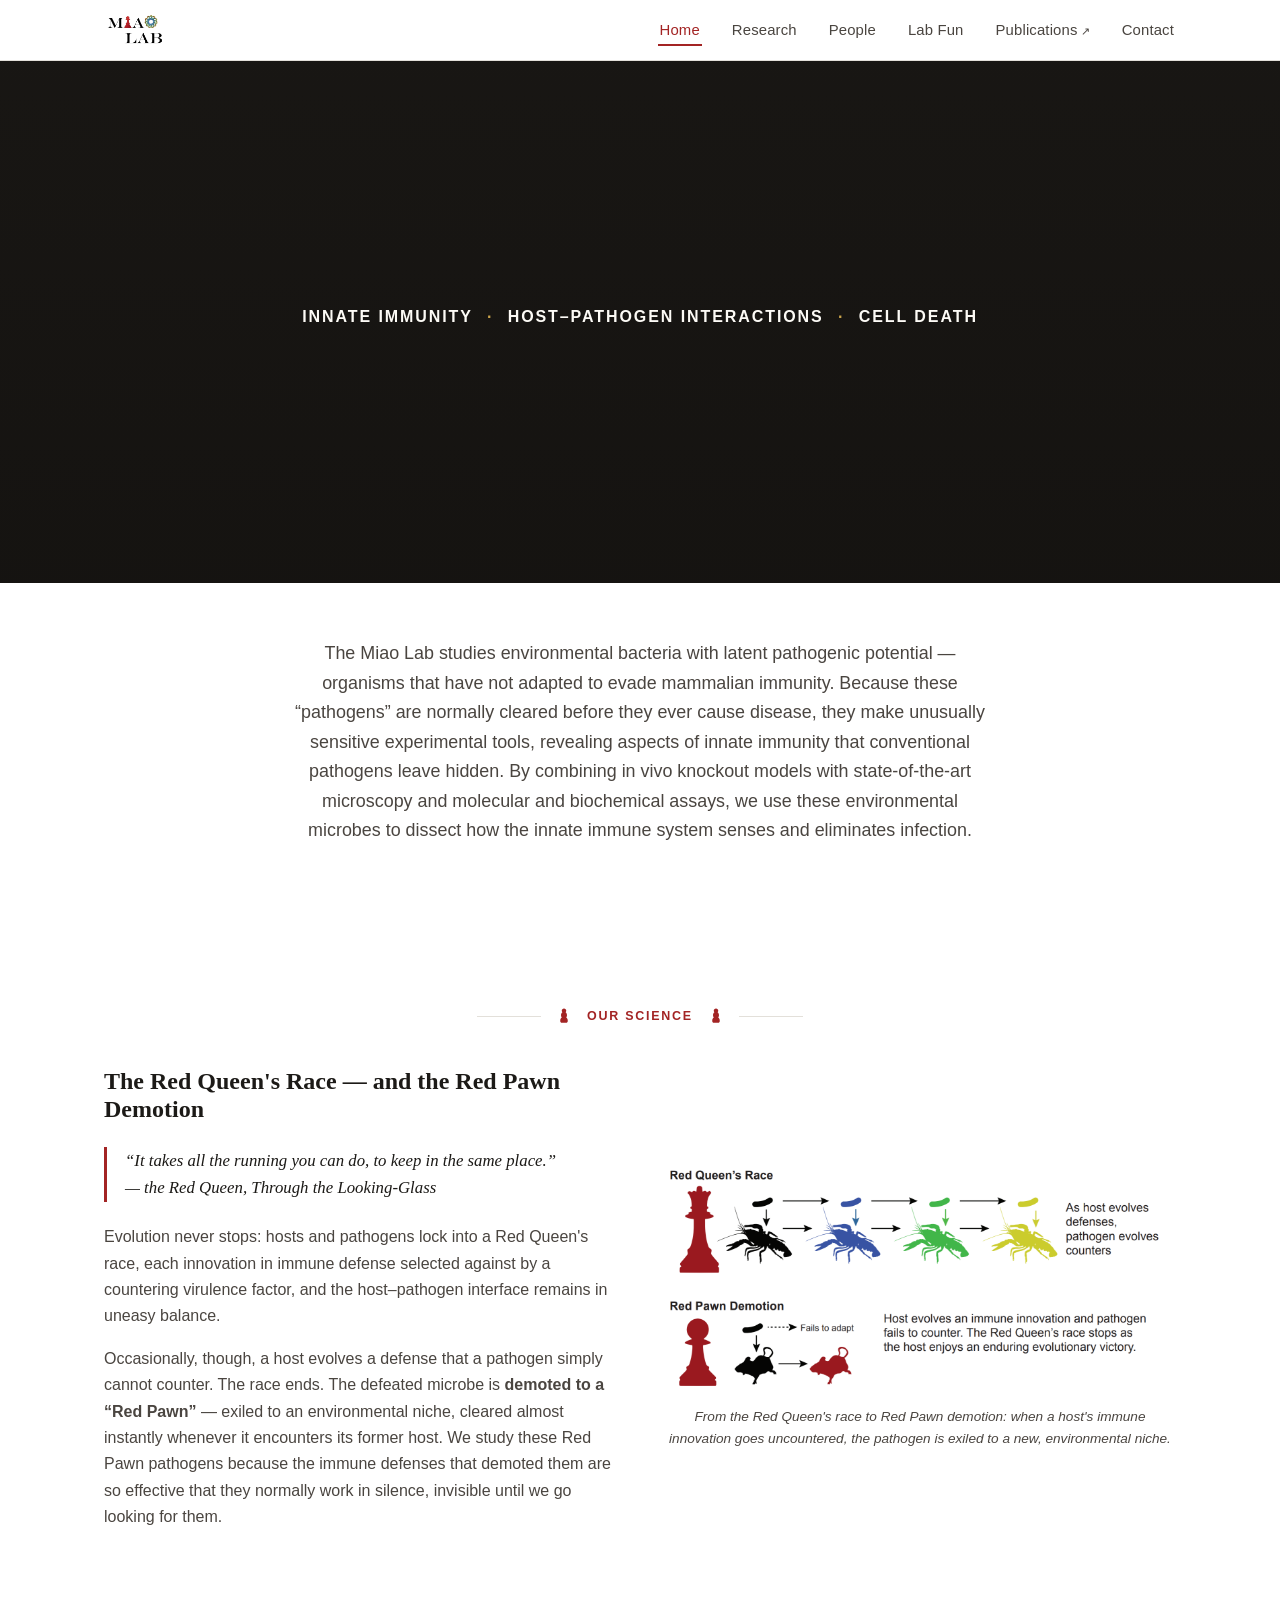
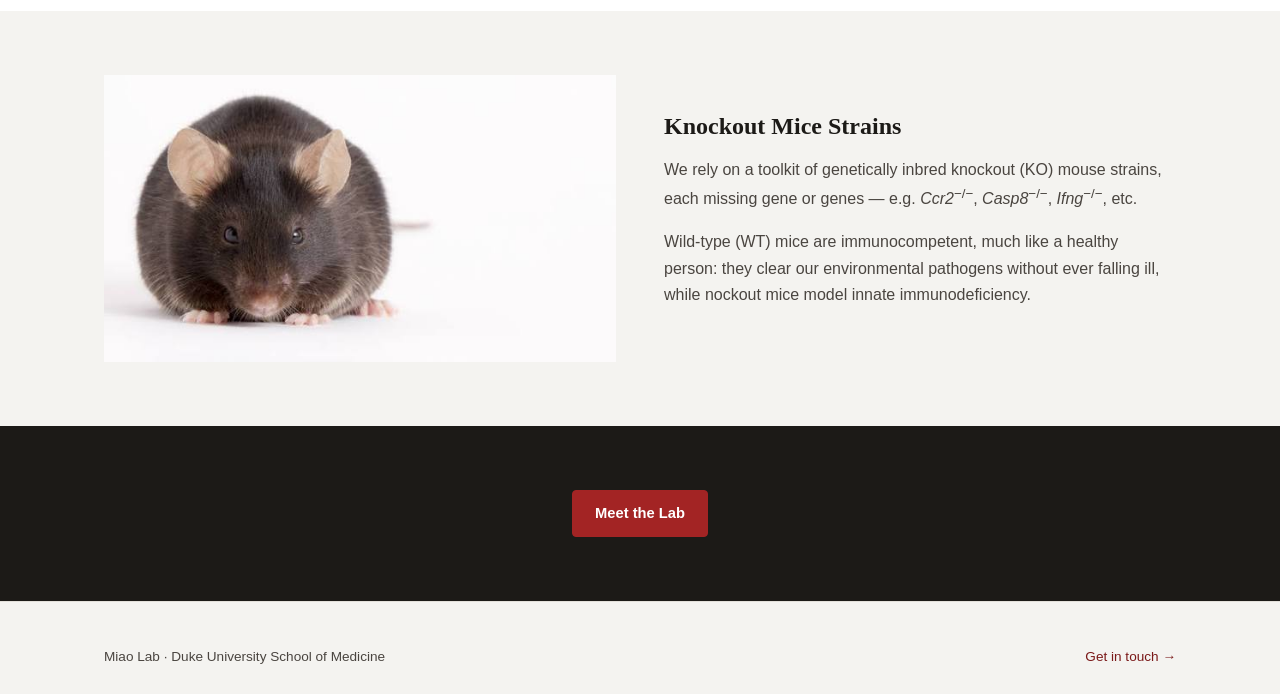
==== index.html @ c1106a78 "updated PI picture and minor changes on asethetics" ====
<!DOCTYPE html>
<html lang="en">
<head>
<meta charset="UTF-8">
<meta name="viewport" content="width=device-width, initial-scale=1.0">
<title>Miao Lab — Duke Integrative Immunobiology</title>
<meta name="description" content="The Miao Lab at Duke University School of Medicine studies innate immunity, host-pathogen interactions, and cell death using environmental bacterial pathogens.">
<link rel="icon" href="img/logos/miao-lab-logo.png">
<link rel="stylesheet" href="css/style.css">
</head>
<body>

<header class="site-header">
  <nav class="nav">
    <a href="index.html" class="nav-brand">
      <img src="img/logos/miao-lab-logo.png" alt="Miao Lab logo">
    </a>
    <button class="nav-toggle" aria-label="Toggle navigation">
      <span></span><span></span><span></span>
    </button>
    <ul class="nav-links">
      <li><a href="index.html" data-page="index.html">Home</a></li>
      <li><a href="research.html" data-page="research.html">Research</a></li>
      <li><a href="people.html" data-page="people.html">People</a></li>
      <li><a href="lab-fun.html" data-page="lab-fun.html">Lab Fun</a></li>
      <li><a href="https://scholar.google.com/citations?view_op=list_works&hl=en&hl=en&user=ZDf7Q2kAAAAJ" target="_blank" rel="noopener" class="external">Publications</a></li>
      <li><a href="contact.html" data-page="contact.html">Contact</a></li>
    </ul>
  </nav>
</header>

<main>

  <section class="video-hero">
    <video class="video-hero-bg" autoplay muted loop playsinline>
      <source src="img/science/41586_2022_4825_MOESM6_ESM.mp4" type="video/mp4">
    </video>
    <div class="video-hero-overlay"></div>
    <div class="video-hero-content container">
      <p class="hero-tagline on-dark">Innate Immunity <span class="sep">&middot;</span> Host&ndash;Pathogen Interactions <span class="sep">&middot;</span> Cell Death</p>
    </div>
  </section>

  <section class="hero">
    <div class="container">
      <p class="hero-lede">
        The Miao Lab studies environmental bacteria with latent pathogenic potential &mdash;
        organisms that have not adapted to evade mammalian immunity. Because these
        &ldquo;pathogens&rdquo; are normally cleared before they ever cause disease, they make
        unusually sensitive experimental tools, revealing aspects of innate immunity that
        conventional pathogens leave hidden. By combining in vivo knockout models with
        state-of-the-art microscopy and molecular and biochemical assays, we use these
        environmental microbes to dissect how the innate immune system senses and eliminates infection.
      </p>
    </div>
  </section>

  <section class="block">
    <div class="container">
      <div class="pawn-divider" aria-hidden="true">
        <svg viewBox="0 0 24 24"><path d="M12 2c-1.66 0-3 1.34-3 3 0 .82.33 1.56.87 2.1C8.74 8.04 8 9.42 8 11c0 1.13.4 2.16 1.06 2.97C7.83 14.78 7 16.31 7 18v1c0 1.1.9 2 2 2h6c1.1 0 2-.9 2-2v-1c0-1.69-.83-3.22-2.06-4.03C15.6 13.16 16 12.13 16 11c0-1.58-.74-2.96-1.87-3.9.54-.54.87-1.28.87-2.1 0-1.66-1.34-3-3-3z"/></svg>
        <span class="eyebrow">Our Science</span>
        <svg viewBox="0 0 24 24"><path d="M12 2c-1.66 0-3 1.34-3 3 0 .82.33 1.56.87 2.1C8.74 8.04 8 9.42 8 11c0 1.13.4 2.16 1.06 2.97C7.83 14.78 7 16.31 7 18v1c0 1.1.9 2 2 2h6c1.1 0 2-.9 2-2v-1c0-1.69-.83-3.22-2.06-4.03C15.6 13.16 16 12.13 16 11c0-1.58-.74-2.96-1.87-3.9.54-.54.87-1.28.87-2.1 0-1.66-1.34-3-3-3z"/></svg>
      </div>

      <div class="philosophy-grid">
        <div class="philosophy-text">
          <h3>The Red Queen's Race &mdash; and the Red Pawn Demotion</h3>
          <blockquote class="lit">&ldquo;It takes all the running you can do, to keep in the same place.&rdquo;<br>&mdash; the Red Queen, <em>Through the Looking-Glass</em></blockquote>
          <p>
            Evolution never stops: hosts and pathogens lock into a Red Queen's race, each
            innovation in immune defense selected against by a countering virulence factor,
            and the host&ndash;pathogen interface remains in uneasy balance.
          </p>
          <p>
            Occasionally, though, a host evolves a defense that a pathogen simply cannot
            counter. The race ends. The defeated microbe is <strong>demoted to a &ldquo;Red
            Pawn&rdquo;</strong> &mdash; exiled to an environmental niche, cleared almost instantly
            whenever it encounters its former host. We study these Red Pawn pathogens
            because the immune defenses that demoted them are so effective that they
            normally work in silence, invisible until we go looking for them.
          </p>
        </div>
        <figure>
          <img src="img/science/red-queen-red-pawn.png" alt="Diagram of the Red Queen's race versus Red Pawn demotion">
          <figcaption>From the Red Queen's race to Red Pawn demotion: when a host's immune innovation goes uncountered, the pathogen is exiled to a new, environmental niche.</figcaption>
        </figure>
      </div>
    </div>
  </section>

  <section class="block alt">
    <div class="container">
      <div class="philosophy-grid">
        <figure>
          <img src="img/science/c57.jpeg" alt="A C57BL/6 mouse, the wild-type background strain used to generate single-gene knockouts">
        </figure>
        <div class="philosophy-text">
          <h3>Knockout Mice Strains</h3>
          <p>
            We rely on a toolkit of genetically inbred knockout (KO) mouse strains, each
            missing gene or genes &mdash; e.g. <em>Ccr2</em><sup>&minus;/&minus;</sup>,
            <em>Casp8</em><sup>&minus;/&minus;</sup>, <em>Ifng</em><sup>&minus;/&minus;</sup>, etc.
          </p>
          <p>
            Wild-type (WT) mice are immunocompetent, much like a healthy person: they clear
            our environmental pathogens without ever falling ill, while nockout mice model innate
            immunodeficiency.
          </p>
        </div>
      </div>
    </div>
  </section>

  <section class="block dark text-center">
    <div class="container">
      <a class="btn btn-primary" href="people.html">Meet the Lab</a>
    </div>
  </section>

</main>

<footer class="site-footer">
  <div class="container">
    <div class="footer-bottom">
      <span class="addr">Miao Lab &middot; Duke University School of Medicine</span>
      <a href="contact.html">Get in touch &rarr;</a>
    </div>
  </div>
</footer>

<script src="js/main.js"></script>
</body>
</html>
---- css/style.css ----
/* ==========================================================================
   Miao Lab — Design tokens
   Palette: white paper (matches logo background), ink black, pawn red, gasdermin-pore teal accent
   ========================================================================== */

:root {
  --color-cream: #ffffff;
  --color-cream-deep: #f4f3f0;
  --color-ink: #1c1a17;
  --color-ink-soft: #4a4540;
  --color-red: #a32424;
  --color-red-deep: #7a1818;
  --color-teal: #2f6f6a;
  --color-gold: #c8a24a;
  --color-line: #e3e0da;

  --font-serif: "Source Serif 4", "Iowan Old Style", "Palatino Linotype", Georgia, serif;
  --font-sans: "Inter", -apple-system, BlinkMacSystemFont, "Segoe UI", sans-serif;

  --max-width: 1120px;
  --radius: 4px;
}

* { box-sizing: border-box; }

html { scroll-behavior: smooth; }

body {
  margin: 0;
  font-family: var(--font-sans);
  color: var(--color-ink);
  background: var(--color-cream);
  line-height: 1.65;
  -webkit-font-smoothing: antialiased;
}

img { max-width: 100%; display: block; }

a { color: var(--color-red-deep); text-decoration: none; }
a:hover { text-decoration: underline; }

h1, h2, h3, h4 {
  font-family: var(--font-serif);
  font-weight: 700;
  line-height: 1.2;
  color: var(--color-ink);
  margin: 0 0 0.5em;
}

.container {
  max-width: var(--max-width);
  margin: 0 auto;
  padding: 0 24px;
}

.eyebrow {
  font-family: var(--font-sans);
  font-size: 0.78rem;
  font-weight: 600;
  letter-spacing: 0.14em;
  text-transform: uppercase;
  color: var(--color-red);
}

.btn {
  display: inline-block;
  font-family: var(--font-sans);
  font-weight: 600;
  font-size: 0.92rem;
  padding: 0.7em 1.5em;
  border-radius: var(--radius);
  border: 1px solid var(--color-ink);
  color: var(--color-ink);
  background: transparent;
  transition: all 0.15s ease;
}
.btn:hover { background: var(--color-ink); color: var(--color-cream); text-decoration: none; }
.btn-primary {
  background: var(--color-red); border-color: var(--color-red); color: #fff;
}
.btn-primary:hover { background: var(--color-red-deep); border-color: var(--color-red-deep); color: #fff; }

/* ---- chess pawn rule / divider ---- */
.pawn-divider {
  display: flex;
  align-items: center;
  justify-content: center;
  gap: 14px;
  margin: 2.5rem 0;
  color: var(--color-red);
}
.pawn-divider::before,
.pawn-divider::after {
  content: "";
  height: 1px;
  width: 64px;
  background: var(--color-line);
}
.pawn-divider svg { width: 18px; height: 18px; fill: currentColor; }

/* ==========================================================================
   Header / Nav
   ========================================================================== */

.site-header {
  position: sticky;
  top: 0;
  z-index: 50;
  background: rgba(255, 255, 255, 0.94);
  backdrop-filter: blur(6px);
  border-bottom: 1px solid var(--color-line);
}

.nav {
  max-width: var(--max-width);
  margin: 0 auto;
  padding: 12px 24px;
  display: flex;
  align-items: center;
  justify-content: space-between;
}

.nav-brand {
  display: flex;
  align-items: center;
  gap: 10px;
  font-family: var(--font-serif);
  font-weight: 700;
  font-size: 1.05rem;
  color: var(--color-ink);
}
.nav-brand:hover { text-decoration: none; }
.nav-brand img { height: 36px; width: auto; }

.nav-links {
  display: flex;
  align-items: center;
  gap: 28px;
  list-style: none;
  margin: 0;
  padding: 0;
}
.nav-links a {
  color: var(--color-ink-soft);
  font-size: 0.93rem;
  font-weight: 500;
  letter-spacing: 0.01em;
  padding: 6px 2px;
  border-bottom: 2px solid transparent;
}
.nav-links a:hover,
.nav-links a.active {
  color: var(--color-red);
  text-decoration: none;
  border-bottom-color: var(--color-red);
}
.nav-links a.external::after {
  content: "↗";
  font-size: 0.75em;
  margin-left: 3px;
}

.nav-toggle {
  display: none;
  background: none;
  border: 1px solid var(--color-line);
  border-radius: var(--radius);
  padding: 8px 10px;
  cursor: pointer;
}
.nav-toggle span {
  display: block;
  width: 20px;
  height: 2px;
  background: var(--color-ink);
  margin: 4px 0;
}

@media (max-width: 760px) {
  .nav-toggle { display: block; }
  .nav-links {
    position: absolute;
    top: 100%;
    left: 0;
    right: 0;
    background: var(--color-cream);
    border-bottom: 1px solid var(--color-line);
    flex-direction: column;
    align-items: flex-start;
    gap: 0;
    padding: 8px 24px 16px;
    display: none;
  }
  .nav-links.open { display: flex; }
  .nav-links li { width: 100%; }
  .nav-links a { display: block; padding: 10px 0; }
}

/* ==========================================================================
   Video hero — first thing visible on the homepage
   ========================================================================== */

.video-hero {
  position: relative;
  min-height: 58vh;
  max-height: 640px;
  overflow: hidden;
  display: flex;
  align-items: center;
  justify-content: center;
  background: var(--color-ink);
}
.video-hero-bg {
  position: absolute;
  top: 50%;
  left: 50%;
  width: 100%;
  height: 100%;
  object-fit: contain;
  transform: translate(-50%, -50%);
}
.video-hero-overlay {
  position: absolute;
  inset: 0;
  background: linear-gradient(180deg, rgba(17, 15, 13, 0.35) 0%, rgba(17, 15, 13, 0.62) 100%);
}
.video-hero-content {
  position: relative;
  z-index: 1;
  text-align: center;
}
.hero-tagline.on-dark { color: #fdfbf6; }
.hero-tagline.on-dark .sep { color: var(--color-gold); }

@media (max-width: 600px) {
  .video-hero { min-height: 46vh; }
}

/* ==========================================================================
   Hero
   ========================================================================== */

.hero {
  padding: 56px 0 56px;
  text-align: center;
  background: var(--color-cream);
}
.hero-tagline {
  font-family: var(--font-sans);
  font-size: 1rem;
  font-weight: 600;
  letter-spacing: 0.12em;
  text-transform: uppercase;
  color: var(--color-ink-soft);
  margin-bottom: 1.6rem;
}
.hero-tagline .sep { color: var(--color-red); margin: 0 0.5em; }
.hero-lede {
  max-width: 700px;
  margin: 0 auto;
  font-size: 1.12rem;
  color: var(--color-ink-soft);
}

/* ==========================================================================
   Page hero (non-home pages)
   ========================================================================== */

.page-hero {
  padding: 56px 0 36px;
  text-align: center;
  border-bottom: 1px solid var(--color-line);
  background: var(--color-cream-deep);
}
.page-hero h1 { font-size: 2.1rem; }
.page-hero p { color: var(--color-ink-soft); max-width: 640px; margin: 0 auto; }

/* ==========================================================================
   Sections
   ========================================================================== */

section.block { padding: 64px 0; }
section.block.alt { background: var(--color-cream-deep); }
section.block.dark {
  background: var(--color-ink);
  color: #ece6d8;
}
section.block.dark h2,
section.block.dark h3 { color: #fff; }

.section-head { text-align: center; max-width: 680px; margin: 0 auto 2.5rem; }

/* ---- Philosophy / Red Queen section ---- */
.philosophy-grid {
  display: grid;
  grid-template-columns: 1fr 1fr;
  gap: 48px;
  align-items: center;
}
.philosophy-grid figure { margin: 0; }
.philosophy-grid figcaption {
  font-size: 0.85rem;
  color: var(--color-ink-soft);
  margin-top: 10px;
  text-align: center;
  font-style: italic;
}
.philosophy-text h3 { font-size: 1.5rem; }
.philosophy-text p { color: var(--color-ink-soft); }
blockquote.lit {
  font-family: var(--font-serif);
  font-style: italic;
  font-size: 1.05rem;
  color: var(--color-ink);
  border-left: 3px solid var(--color-red);
  padding-left: 18px;
  margin: 1.4rem 0;
}

@media (max-width: 820px) {
  .philosophy-grid { grid-template-columns: 1fr; }
}

/* ---- Research cards ---- */
.research-list {
  display: flex;
  flex-direction: column;
  gap: 0;
}
.research-card {
  display: grid;
  grid-template-columns: 1fr 1fr;
  gap: 48px;
  align-items: center;
  padding: 56px 0;
  border-bottom: 1px solid var(--color-line);
}
.research-card:last-child { border-bottom: none; }
.research-card:nth-child(even) .research-media { order: 2; }
.research-number {
  font-family: var(--font-serif);
  font-size: 3.2rem;
  color: var(--color-red);
  opacity: 0.35;
  line-height: 1;
  margin-bottom: 0.2rem;
}
.research-media img {
  border-radius: var(--radius);
  border: 1px solid var(--color-line);
}
.research-media.placeholder {
  aspect-ratio: 4 / 3;
  border: 1.5px dashed var(--color-line);
  border-radius: var(--radius);
  display: flex;
  align-items: center;
  justify-content: center;
  color: var(--color-ink-soft);
  font-size: 0.9rem;
  background: var(--color-cream-deep);
  text-align: center;
  padding: 1rem;
}
.research-card p.placeholder-text {
  color: var(--color-ink-soft);
  font-style: italic;
}

@media (max-width: 820px) {
  .research-card,
  .research-card:nth-child(even) .research-media { grid-template-columns: 1fr; order: 0; }
  .research-card { grid-template-columns: 1fr; }
}

/* ---- People grid ---- */
.people-grid {
  display: grid;
  grid-template-columns: repeat(auto-fit, minmax(220px, 1fr));
  gap: 28px;
}
.people-grid--single {
  grid-template-columns: minmax(220px, 280px);
  justify-content: center;
}
.people-card {
  background: #fff;
  border: 1px solid var(--color-line);
  border-radius: var(--radius);
  overflow: hidden;
  text-align: center;
}
.people-photo {
  aspect-ratio: 1;
  background: var(--color-cream-deep);
  display: flex;
  align-items: center;
  justify-content: center;
  color: var(--color-ink-soft);
  border-bottom: 1px solid var(--color-line);
}
.people-photo svg { width: 46%; height: 46%; opacity: 0.5; }
.people-photo img { width: 100%; height: 100%; object-fit: cover; }
.people-info { padding: 16px 14px 20px; }
.people-info .name { font-family: var(--font-serif); font-weight: 700; font-size: 1.05rem; }
.people-info .role { font-size: 0.84rem; color: var(--color-red); margin: 2px 0 8px; text-transform: uppercase; letter-spacing: 0.05em; }
.people-info .bio { font-size: 0.88rem; color: var(--color-ink-soft); }
.people-section-title {
  font-family: var(--font-sans);
  font-size: 0.8rem;
  font-weight: 700;
  letter-spacing: 0.12em;
  text-transform: uppercase;
  color: var(--color-ink-soft);
  margin: 56px 0 22px;
  padding-bottom: 10px;
  border-bottom: 1px solid var(--color-line);
}
.people-section-title:first-of-type { margin-top: 0; }

/* ---- Lab fun gallery ---- */
.gallery-grid {
  display: grid;
  grid-template-columns: repeat(auto-fit, minmax(240px, 1fr));
  gap: 22px;
}
.gallery-item {
  background: #fff;
  border: 1px solid var(--color-line);
  border-radius: var(--radius);
  overflow: hidden;
}
.gallery-photo {
  aspect-ratio: 4/3;
  background: var(--color-cream-deep);
  display: flex;
  align-items: center;
  justify-content: center;
  color: var(--color-ink-soft);
  font-size: 0.85rem;
  text-align: center;
  border-bottom: 1px solid var(--color-line);
  padding: 1rem;
}
.gallery-caption { padding: 12px 14px; font-size: 0.92rem; color: var(--color-ink-soft); }
.gallery-caption strong { color: var(--color-ink); display: block; font-family: var(--font-serif); }

/* ---- Contact ---- */
.contact-grid {
  display: grid;
  grid-template-columns: 1.1fr 0.9fr;
  gap: 48px;
}
.contact-card {
  background: #fff;
  border: 1px solid var(--color-line);
  border-radius: var(--radius);
  padding: 28px;
}
.contact-card h3 { font-size: 1.1rem; }
.contact-card .field { margin-bottom: 1.1rem; }
.contact-card .field .label {
  font-size: 0.76rem;
  text-transform: uppercase;
  letter-spacing: 0.08em;
  color: var(--color-red);
  margin-bottom: 2px;
}
.contact-card .field .value { color: var(--color-ink-soft); }
.map-frame {
  border: 1px solid var(--color-line);
  border-radius: var(--radius);
  overflow: hidden;
  aspect-ratio: 4/3;
}
.map-frame iframe { width: 100%; height: 100%; border: 0; }

@media (max-width: 820px) {
  .contact-grid { grid-template-columns: 1fr; }
}

/* ==========================================================================
   Footer
   ========================================================================== */

.site-footer {
  background: var(--color-cream-deep);
  color: var(--color-ink-soft);
  padding: 44px 0 26px;
  border-top: 1px solid var(--color-line);
}
.footer-bottom {
  display: flex;
  flex-wrap: wrap;
  justify-content: space-between;
  gap: 16px;
  font-size: 0.85rem;
}
.footer-bottom a { color: var(--color-red-deep); }
.footer-bottom .addr { color: var(--color-ink-soft); }

/* ==========================================================================
   Utility
   ========================================================================== */
.text-center { text-align: center; }
.mt-0 { margin-top: 0; }
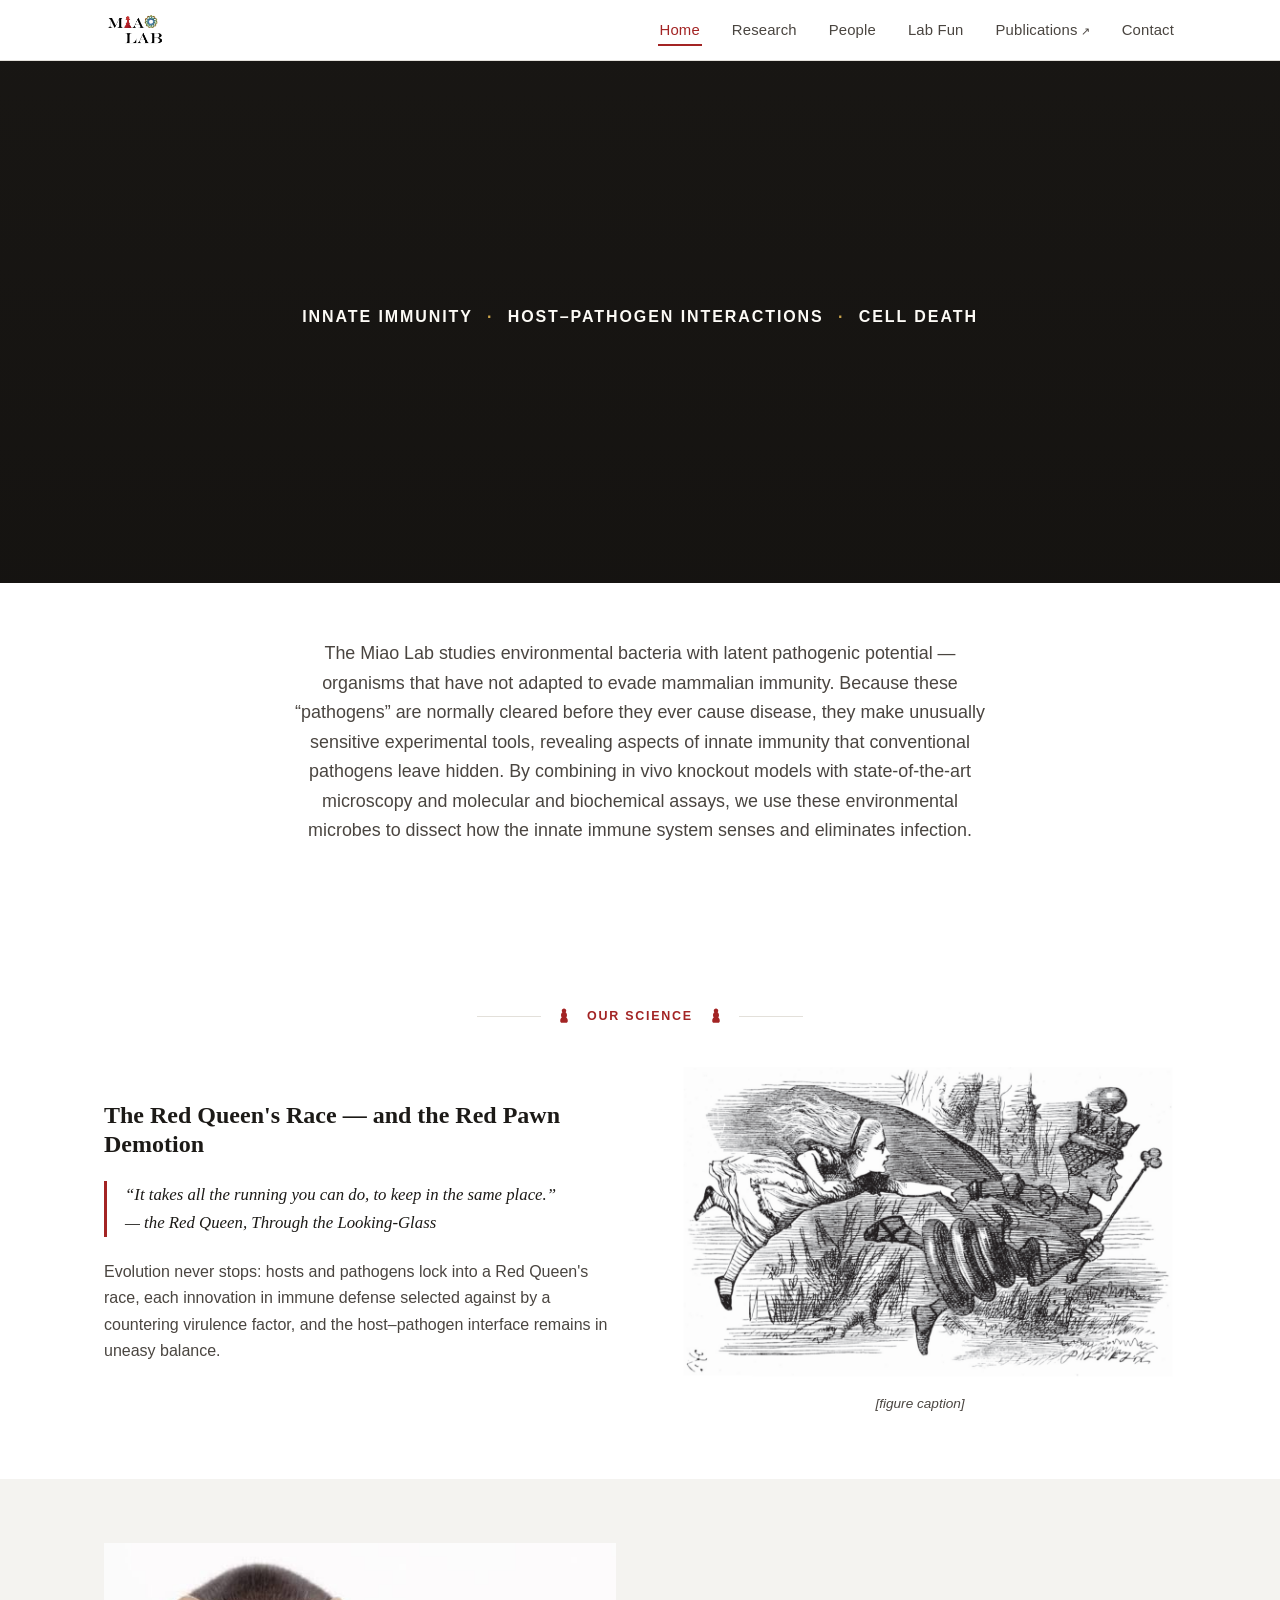
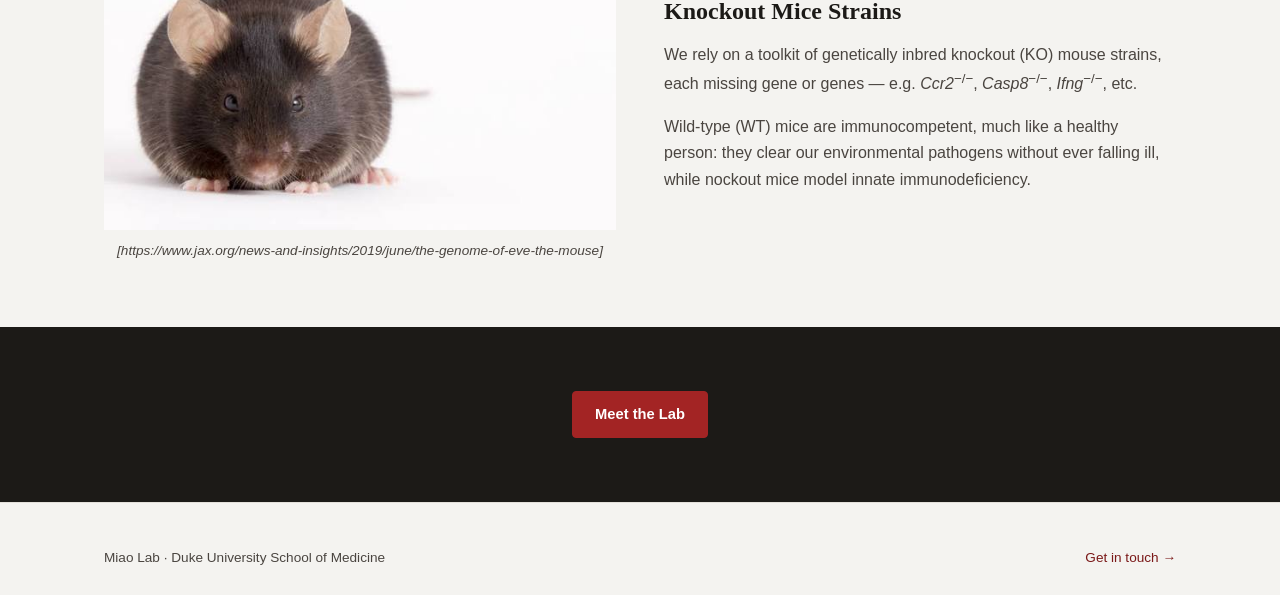
==== commit 889017a4: "updated index" ====
--- a/index.html
+++ b/index.html
@@ -72,18 +72,10 @@
             innovation in immune defense selected against by a countering virulence factor,
             and the host&ndash;pathogen interface remains in uneasy balance.
           </p>
-          <p>
-            Occasionally, though, a host evolves a defense that a pathogen simply cannot
-            counter. The race ends. The defeated microbe is <strong>demoted to a &ldquo;Red
-            Pawn&rdquo;</strong> &mdash; exiled to an environmental niche, cleared almost instantly
-            whenever it encounters its former host. We study these Red Pawn pathogens
-            because the immune defenses that demoted them are so effective that they
-            normally work in silence, invisible until we go looking for them.
-          </p>
         </div>
         <figure>
-          <img src="img/science/red-queen-red-pawn.png" alt="Diagram of the Red Queen's race versus Red Pawn demotion">
-          <figcaption>From the Red Queen's race to Red Pawn demotion: when a host's immune innovation goes uncountered, the pathogen is exiled to a new, environmental niche.</figcaption>
+          <img src="img/science/alice-illustration.png" alt="Diagram of the Red Queen's race versus Red Pawn demotion">
+          <figcaption>[figure caption]</figcaption>
         </figure>
       </div>
     </div>
@@ -94,6 +86,7 @@
       <div class="philosophy-grid">
         <figure>
           <img src="img/science/c57.jpeg" alt="A C57BL/6 mouse, the wild-type background strain used to generate single-gene knockouts">
+        <figcaption>[https://www.jax.org/news-and-insights/2019/june/the-genome-of-eve-the-mouse]</figcaption>
         </figure>
         <div class="philosophy-text">
           <h3>Knockout Mice Strains</h3>
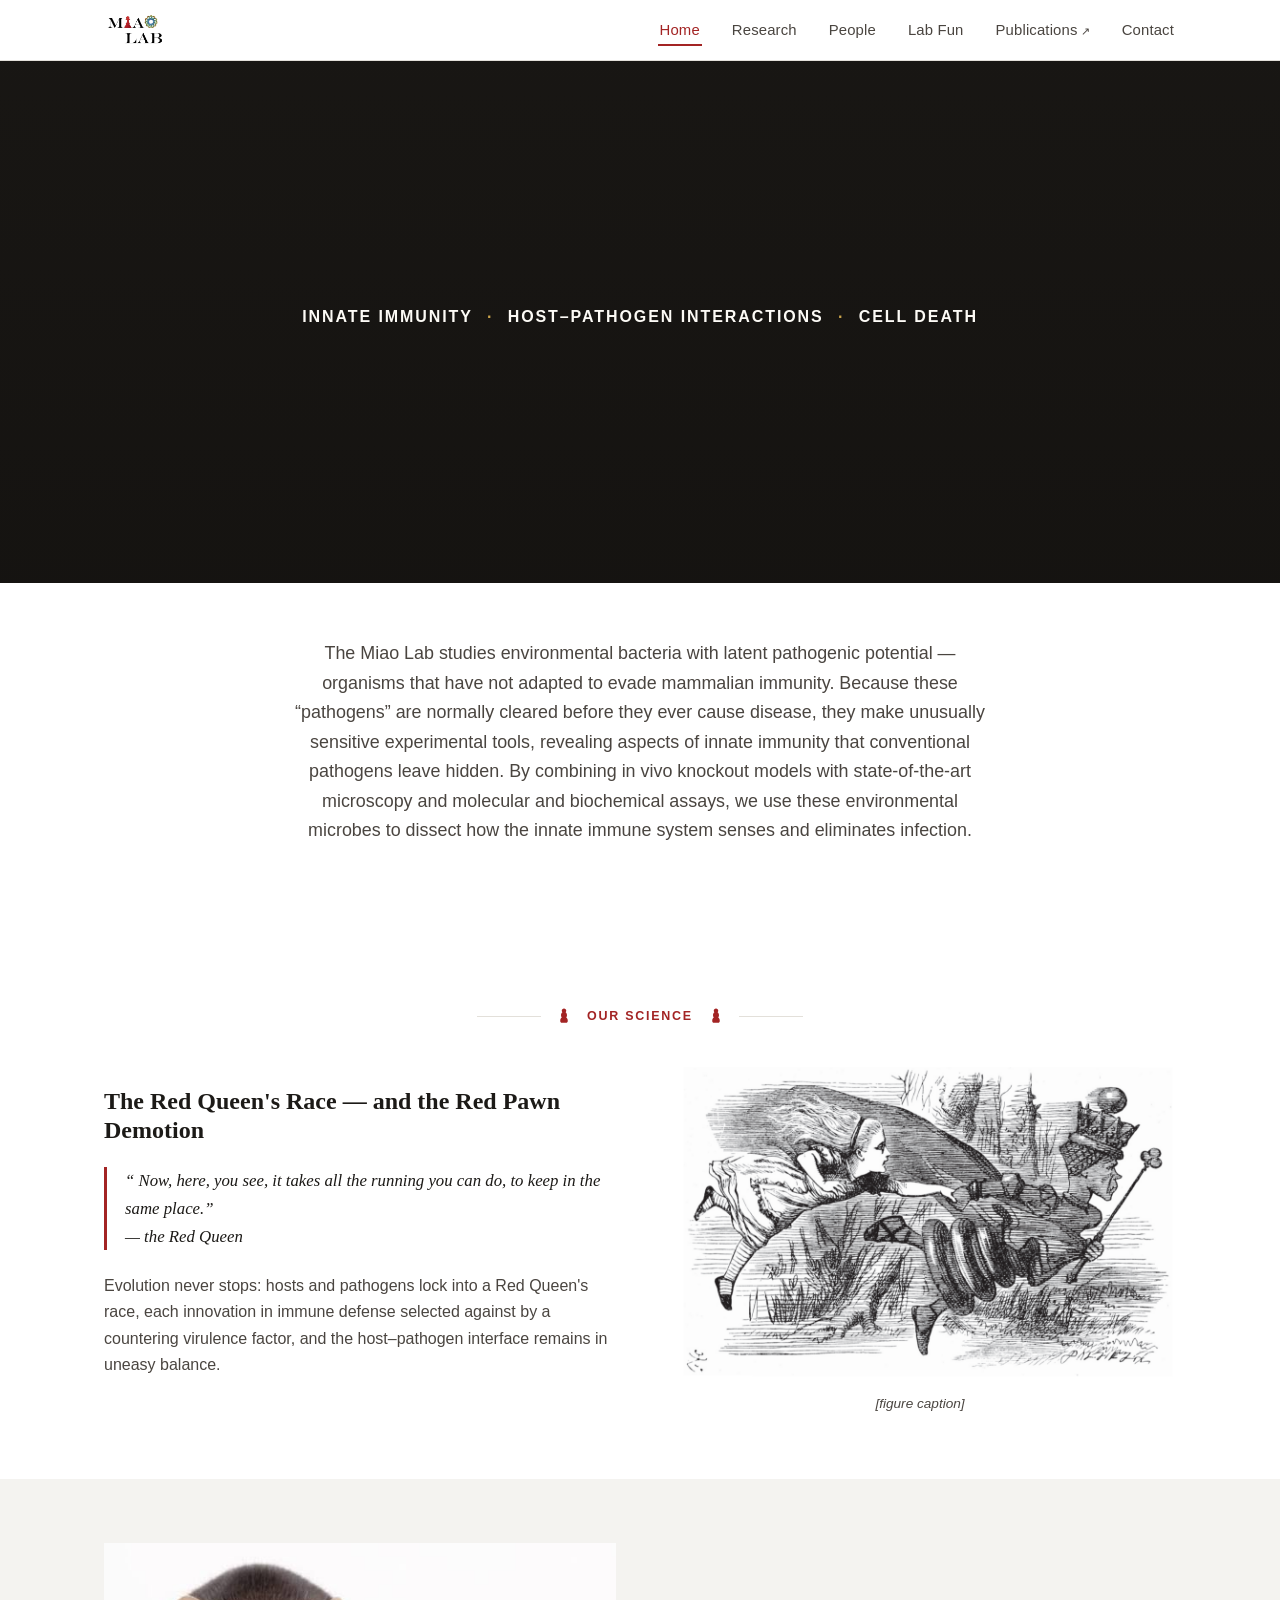
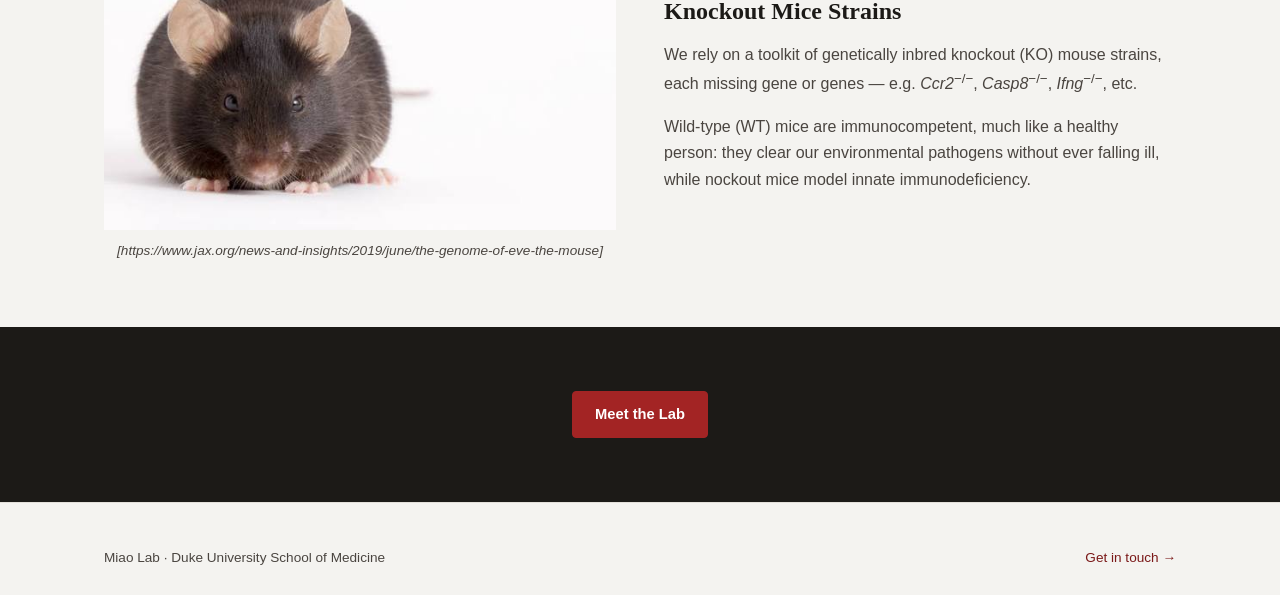
==== commit 1c070310: "small change" ====
--- a/index.html
+++ b/index.html
@@ -66,7 +66,7 @@
       <div class="philosophy-grid">
         <div class="philosophy-text">
           <h3>The Red Queen's Race &mdash; and the Red Pawn Demotion</h3>
-          <blockquote class="lit">&ldquo;It takes all the running you can do, to keep in the same place.&rdquo;<br>&mdash; the Red Queen, <em>Through the Looking-Glass</em></blockquote>
+          <blockquote class="lit">&ldquo; Now, here, you see, it takes all the running you can do, to keep in the same place.&rdquo;<br>&mdash; the Red Queen</blockquote>
           <p>
             Evolution never stops: hosts and pathogens lock into a Red Queen's race, each
             innovation in immune defense selected against by a countering virulence factor,
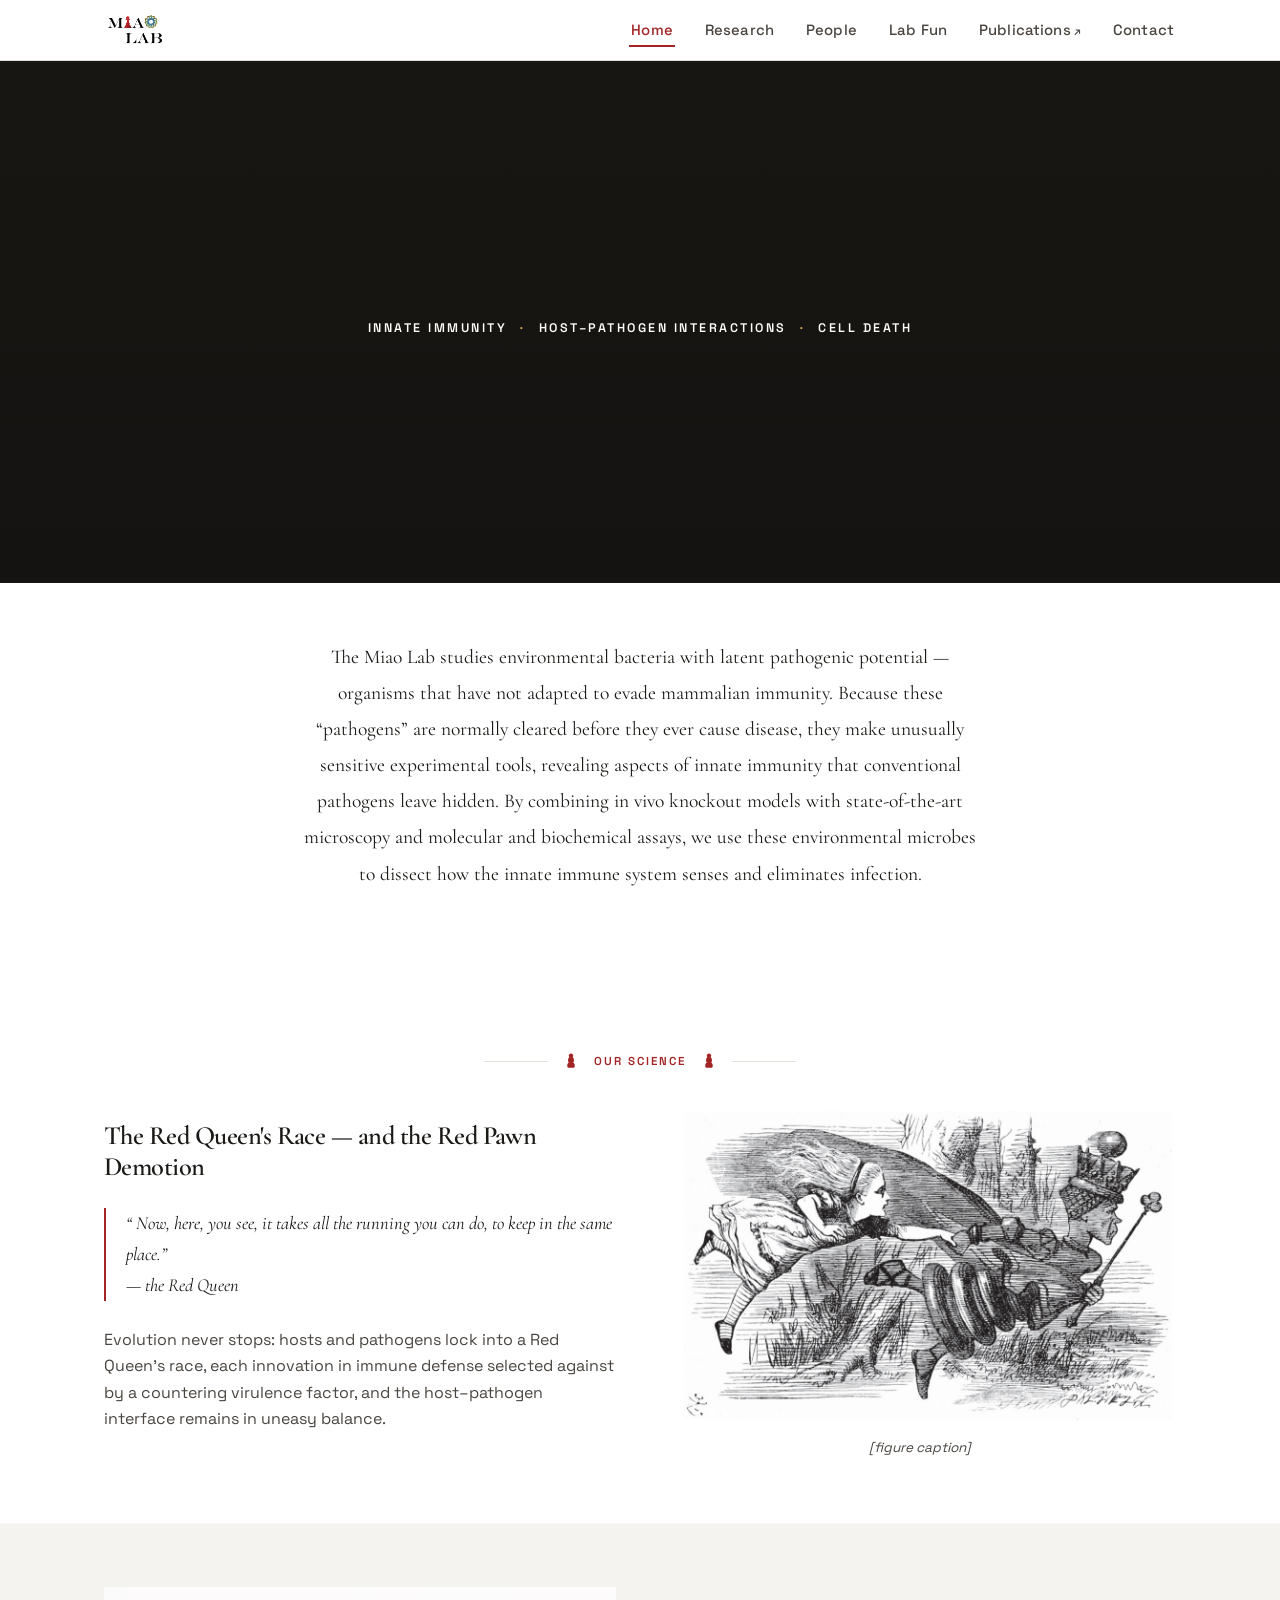
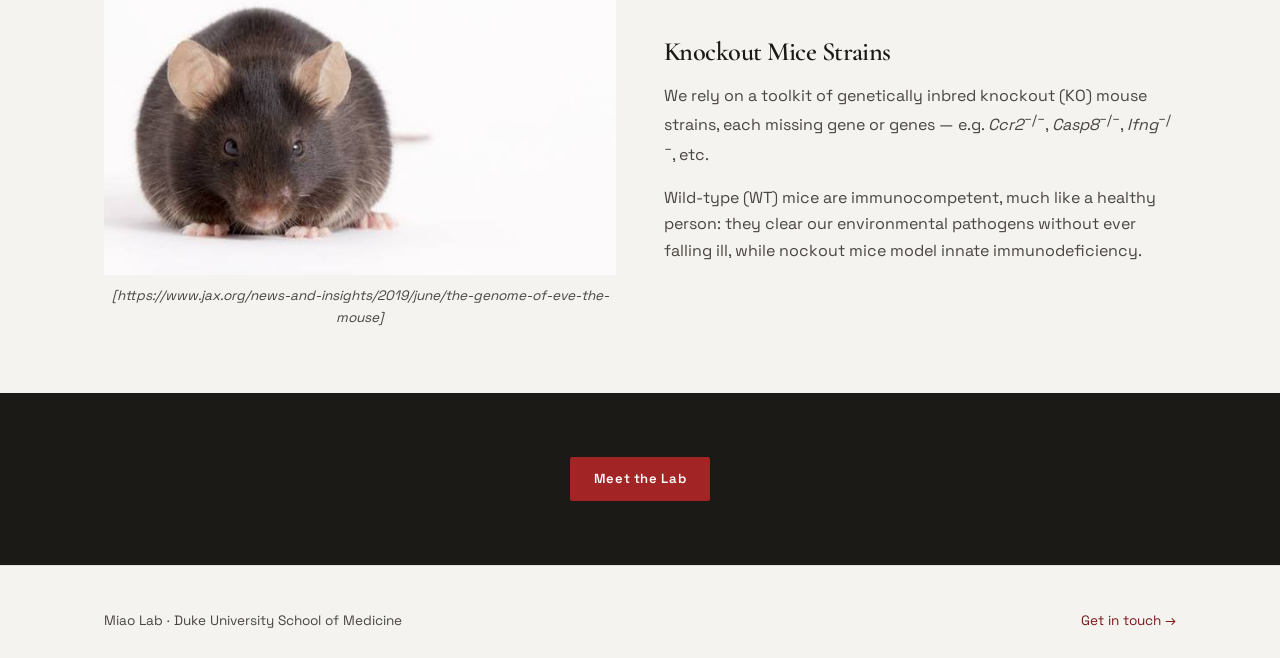
==== commit f63ab545: "Updated Readme and general aesthetics with UI design skill, discarded Card flipping function." ====
--- a/index.html
+++ b/index.html
@@ -6,6 +6,9 @@
 <title>Miao Lab — Duke Integrative Immunobiology</title>
 <meta name="description" content="The Miao Lab at Duke University School of Medicine studies innate immunity, host-pathogen interactions, and cell death using environmental bacterial pathogens.">
 <link rel="icon" href="img/logos/miao-lab-logo.png">
+<link rel="preconnect" href="https://fonts.googleapis.com">
+<link rel="preconnect" href="https://fonts.gstatic.com" crossorigin>
+<link href="https://fonts.googleapis.com/css2?family=Cormorant+Garamond:ital,wght@0,400;0,500;0,600;0,700;1,400;1,500;1,600&family=Space+Grotesk:wght@400;500;600;700&display=swap" rel="stylesheet">
 <link rel="stylesheet" href="css/style.css">
 </head>
 <body>
--- a/css/style.css
+++ b/css/style.css
@@ -14,11 +14,11 @@
   --color-gold: #c8a24a;
   --color-line: #e3e0da;
 
-  --font-serif: "Source Serif 4", "Iowan Old Style", "Palatino Linotype", Georgia, serif;
-  --font-sans: "Inter", -apple-system, BlinkMacSystemFont, "Segoe UI", sans-serif;
+  --font-serif: "Cormorant Garamond", "Iowan Old Style", Georgia, serif;
+  --font-sans: "Space Grotesk", -apple-system, BlinkMacSystemFont, "Segoe UI", sans-serif;
 
   --max-width: 1120px;
-  --radius: 4px;
+  --radius: 2px;
 }
 
 * { box-sizing: border-box; }
@@ -41,11 +41,16 @@
 
 h1, h2, h3, h4 {
   font-family: var(--font-serif);
-  font-weight: 700;
-  line-height: 1.2;
+  font-weight: 600;
+  line-height: 1.15;
+  letter-spacing: -0.015em;
   color: var(--color-ink);
   margin: 0 0 0.5em;
 }
+h1 { font-size: 2.5rem; }
+h2 { font-size: 1.9rem; }
+h3 { font-size: 1.4rem; }
+h4 { font-size: 1.1rem; }
 
 .container {
   max-width: var(--max-width);
@@ -55,9 +60,9 @@
 
 .eyebrow {
   font-family: var(--font-sans);
-  font-size: 0.78rem;
+  font-size: 0.72rem;
   font-weight: 600;
-  letter-spacing: 0.14em;
+  letter-spacing: 0.18em;
   text-transform: uppercase;
   color: var(--color-red);
 }
@@ -66,8 +71,9 @@
   display: inline-block;
   font-family: var(--font-sans);
   font-weight: 600;
-  font-size: 0.92rem;
-  padding: 0.7em 1.5em;
+  font-size: 0.82rem;
+  letter-spacing: 0.05em;
+  padding: 0.75em 1.7em;
   border-radius: var(--radius);
   border: 1px solid var(--color-ink);
   color: var(--color-ink);
@@ -247,19 +253,22 @@
 }
 .hero-tagline {
   font-family: var(--font-sans);
-  font-size: 1rem;
+  font-size: 0.78rem;
   font-weight: 600;
-  letter-spacing: 0.12em;
+  letter-spacing: 0.2em;
   text-transform: uppercase;
   color: var(--color-ink-soft);
-  margin-bottom: 1.6rem;
-}
-.hero-tagline .sep { color: var(--color-red); margin: 0 0.5em; }
+  margin-bottom: 0;
+}
+.hero-tagline .sep { color: var(--color-red); margin: 0 0.6em; }
 .hero-lede {
-  max-width: 700px;
+  max-width: 680px;
   margin: 0 auto;
-  font-size: 1.12rem;
-  color: var(--color-ink-soft);
+  font-family: var(--font-serif);
+  font-size: 1.22rem;
+  font-weight: 400;
+  line-height: 1.85;
+  color: var(--color-ink);
 }
 
 /* ==========================================================================
@@ -272,7 +281,7 @@
   border-bottom: 1px solid var(--color-line);
   background: var(--color-cream-deep);
 }
-.page-hero h1 { font-size: 2.1rem; }
+.page-hero h1 { font-size: 3rem; letter-spacing: -0.025em; }
 .page-hero p { color: var(--color-ink-soft); max-width: 640px; margin: 0 auto; }
 
 /* ==========================================================================
@@ -288,8 +297,6 @@
 section.block.dark h2,
 section.block.dark h3 { color: #fff; }
 
-.section-head { text-align: center; max-width: 680px; margin: 0 auto 2.5rem; }
-
 /* ---- Philosophy / Red Queen section ---- */
 .philosophy-grid {
   display: grid;
@@ -305,16 +312,18 @@
   text-align: center;
   font-style: italic;
 }
-.philosophy-text h3 { font-size: 1.5rem; }
+.philosophy-text h3 { font-size: 1.65rem; letter-spacing: -0.02em; }
 .philosophy-text p { color: var(--color-ink-soft); }
 blockquote.lit {
   font-family: var(--font-serif);
   font-style: italic;
-  font-size: 1.05rem;
+  font-size: 1.15rem;
+  font-weight: 400;
+  line-height: 1.7;
   color: var(--color-ink);
-  border-left: 3px solid var(--color-red);
-  padding-left: 18px;
-  margin: 1.4rem 0;
+  border-left: 2px solid var(--color-red);
+  padding-left: 20px;
+  margin: 1.6rem 0;
 }
 
 @media (max-width: 820px) {
@@ -339,11 +348,13 @@
 .research-card:nth-child(even) .research-media { order: 2; }
 .research-number {
   font-family: var(--font-serif);
-  font-size: 3.2rem;
+  font-size: 4.5rem;
+  font-weight: 300;
+  letter-spacing: -0.04em;
   color: var(--color-red);
-  opacity: 0.35;
+  opacity: 0.18;
   line-height: 1;
-  margin-bottom: 0.2rem;
+  margin-bottom: 0.1rem;
 }
 .research-media img {
   border-radius: var(--radius);
@@ -370,7 +381,6 @@
 @media (max-width: 820px) {
   .research-card,
   .research-card:nth-child(even) .research-media { grid-template-columns: 1fr; order: 0; }
-  .research-card { grid-template-columns: 1fr; }
 }
 
 /* ---- People grid ---- */
@@ -401,15 +411,17 @@
 }
 .people-photo svg { width: 46%; height: 46%; opacity: 0.5; }
 .people-photo img { width: 100%; height: 100%; object-fit: cover; }
+.people-photo--landscape { aspect-ratio: 3 / 2; }
 .people-info { padding: 16px 14px 20px; }
-.people-info .name { font-family: var(--font-serif); font-weight: 700; font-size: 1.05rem; }
-.people-info .role { font-size: 0.84rem; color: var(--color-red); margin: 2px 0 8px; text-transform: uppercase; letter-spacing: 0.05em; }
-.people-info .bio { font-size: 0.88rem; color: var(--color-ink-soft); }
+
+.people-info .name { font-family: var(--font-serif); font-weight: 600; font-size: 1.2rem; letter-spacing: -0.01em; }
+.people-info .role { font-size: 0.72rem; color: var(--color-red); margin: 3px 0 10px; text-transform: uppercase; letter-spacing: 0.12em; font-weight: 600; }
+.people-info .bio { font-size: 0.88rem; color: var(--color-ink-soft); line-height: 1.6; }
 .people-section-title {
   font-family: var(--font-sans);
-  font-size: 0.8rem;
-  font-weight: 700;
-  letter-spacing: 0.12em;
+  font-size: 0.72rem;
+  font-weight: 600;
+  letter-spacing: 0.16em;
   text-transform: uppercase;
   color: var(--color-ink-soft);
   margin: 56px 0 22px;
@@ -503,4 +515,3 @@
    Utility
    ========================================================================== */
 .text-center { text-align: center; }
-.mt-0 { margin-top: 0; }
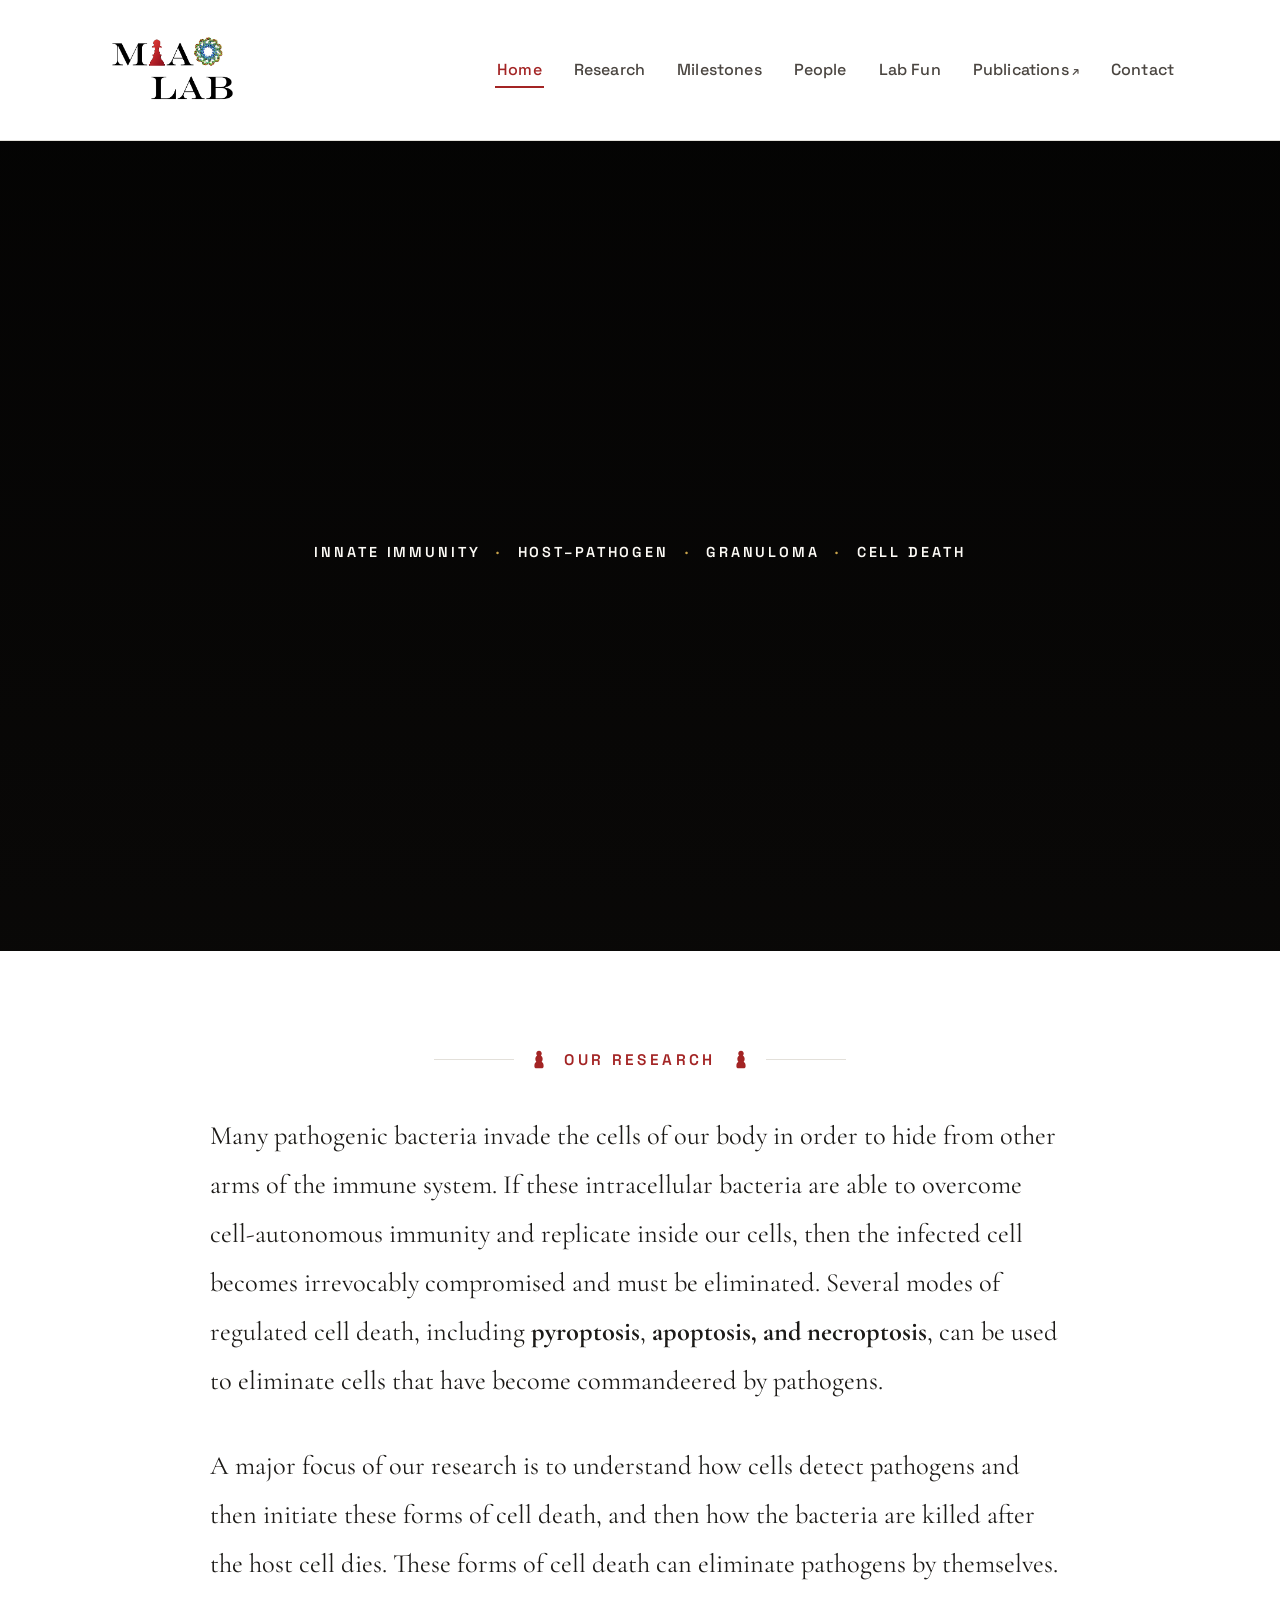
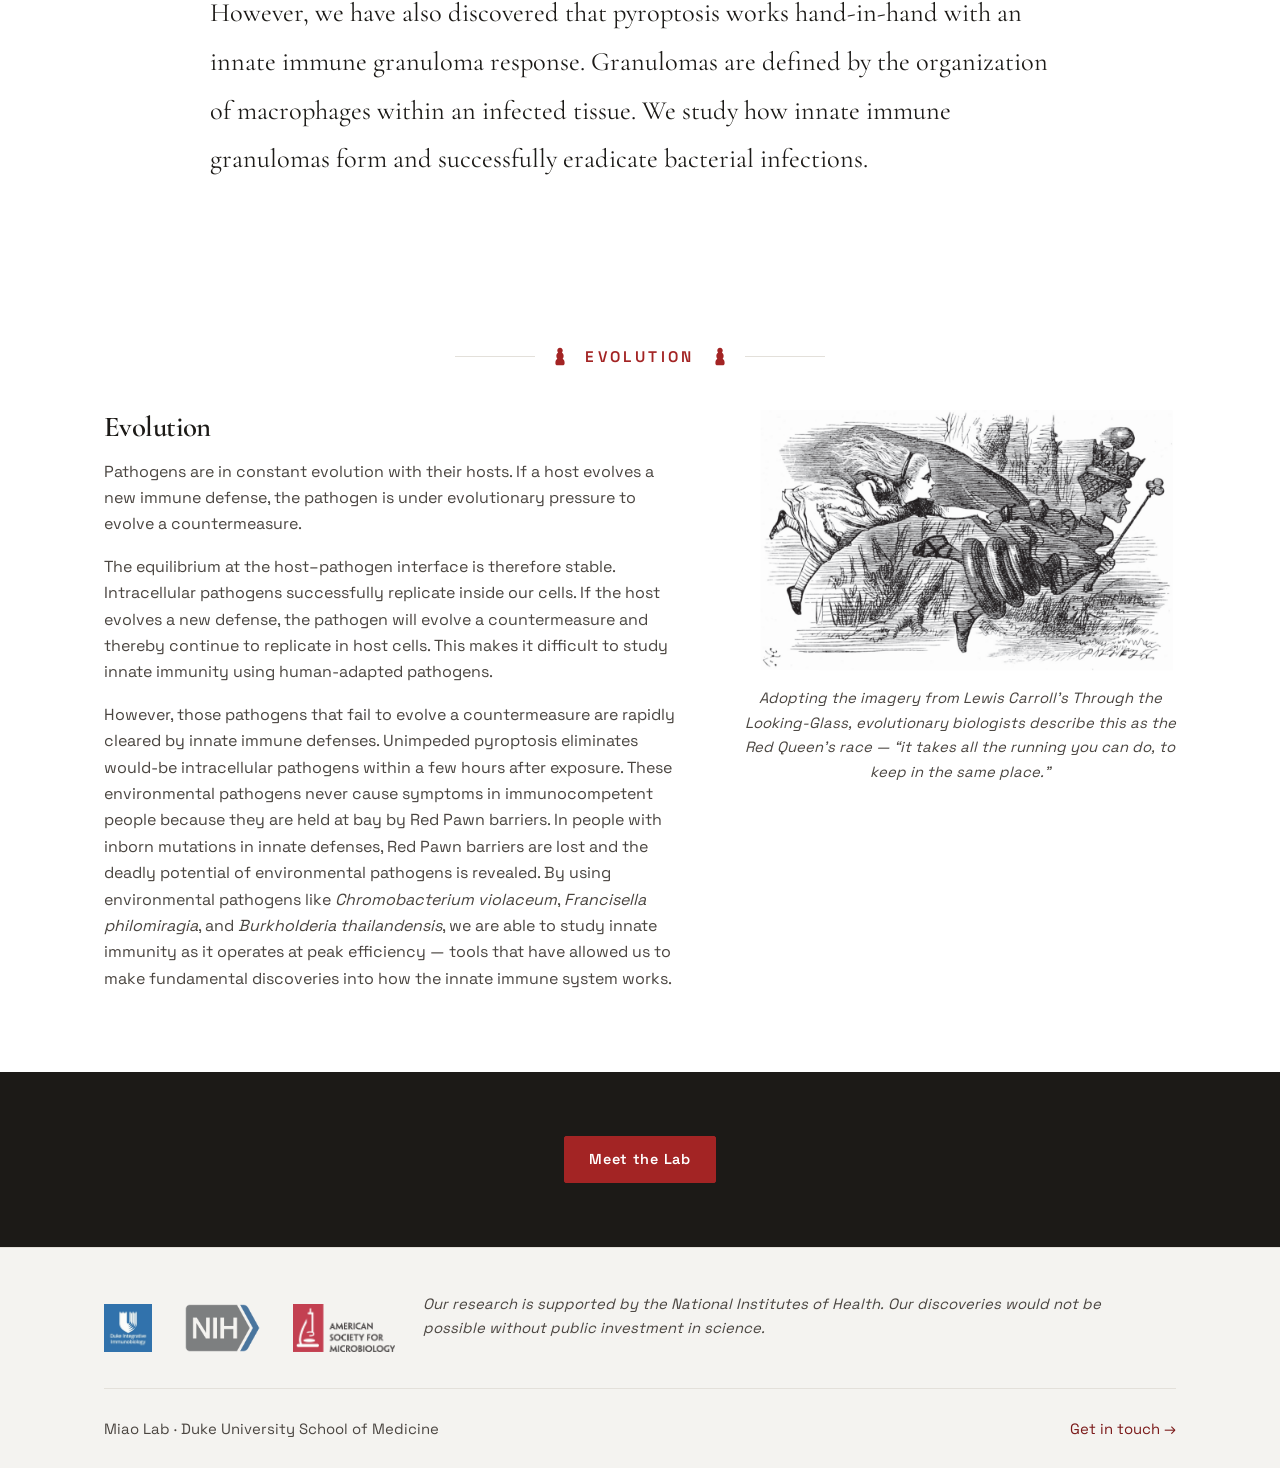
==== commit ad4ecbf9: "major update: introduced comments, enchanced pages, Copy/Paste style code, additional images, etc" ====
--- a/index.html
+++ b/index.html
@@ -1,113 +1,174 @@
 <!DOCTYPE html>
 <html lang="en">
 <head>
-<meta charset="UTF-8">
-<meta name="viewport" content="width=device-width, initial-scale=1.0">
-<title>Miao Lab — Duke Integrative Immunobiology</title>
-<meta name="description" content="The Miao Lab at Duke University School of Medicine studies innate immunity, host-pathogen interactions, and cell death using environmental bacterial pathogens.">
-<link rel="icon" href="img/logos/miao-lab-logo.png">
-<link rel="preconnect" href="https://fonts.googleapis.com">
-<link rel="preconnect" href="https://fonts.gstatic.com" crossorigin>
-<link href="https://fonts.googleapis.com/css2?family=Cormorant+Garamond:ital,wght@0,400;0,500;0,600;0,700;1,400;1,500;1,600&family=Space+Grotesk:wght@400;500;600;700&display=swap" rel="stylesheet">
-<link rel="stylesheet" href="css/style.css">
+  <meta charset="UTF-8">
+  <meta name="viewport" content="width=device-width, initial-scale=1.0">
+  <title>Miao Lab — Duke Integrative Immunobiology</title>
+  <meta name="description" content="The Miao Lab at Duke University School of Medicine studies innate immunity, host-pathogen interactions, and cell death using environmental bacterial pathogens.">
+
+  <!-- Favicon: the Miao Lab logo -->
+  <link rel="icon" href="img/logos/miao-lab-logo.png">
+
+  <!-- Google Fonts: Cormorant Garamond (headings) + Space Grotesk (body) -->
+  <link rel="preconnect" href="https://fonts.googleapis.com">
+  <link rel="preconnect" href="https://fonts.gstatic.com" crossorigin>
+  <link href="https://fonts.googleapis.com/css2?family=Cormorant+Garamond:ital,wght@0,400;0,500;0,600;0,700;1,400;1,500;1,600&family=Space+Grotesk:wght@400;500;600;700&display=swap" rel="stylesheet">
+
+  <!-- Main stylesheet -->
+  <link rel="stylesheet" href="css/style.css">
 </head>
 <body>
 
+<!-- =====================================================================
+     NAVIGATION
+     The nav bar is identical on every page.
+     To add a new page: copy one of the <li> items and update the href
+     and data-page to match your new filename.
+     ===================================================================== -->
 <header class="site-header">
   <nav class="nav">
+    <!-- Logo (top-left) — swap the image in img/logos/ to change it -->
     <a href="index.html" class="nav-brand">
       <img src="img/logos/miao-lab-logo.png" alt="Miao Lab logo">
     </a>
+
+    <!-- Hamburger button (only visible on mobile) -->
     <button class="nav-toggle" aria-label="Toggle navigation">
       <span></span><span></span><span></span>
     </button>
+
+    <!-- Navigation links -->
     <ul class="nav-links">
-      <li><a href="index.html" data-page="index.html">Home</a></li>
-      <li><a href="research.html" data-page="research.html">Research</a></li>
-      <li><a href="people.html" data-page="people.html">People</a></li>
-      <li><a href="lab-fun.html" data-page="lab-fun.html">Lab Fun</a></li>
+      <li><a href="index.html"    data-page="index.html">Home</a></li>
+      <li><a href="research.html"   data-page="research.html">Research</a></li>
+      <li><a href="milestones.html" data-page="milestones.html">Milestones</a></li>
+      <li><a href="people.html"     data-page="people.html">People</a></li>
+      <li><a href="lab-fun.html"  data-page="lab-fun.html">Lab Fun</a></li>
+      <!-- External link: opens Google Scholar in a new tab -->
       <li><a href="https://scholar.google.com/citations?view_op=list_works&hl=en&hl=en&user=ZDf7Q2kAAAAJ" target="_blank" rel="noopener" class="external">Publications</a></li>
-      <li><a href="contact.html" data-page="contact.html">Contact</a></li>
+      <li><a href="contact.html"  data-page="contact.html">Contact</a></li>
     </ul>
   </nav>
 </header>
 
 <main>
 
+  <!-- ===================================================================
+       VIDEO HERO
+       Full-screen microscopy video — the first thing visitors see.
+       To replace the video: swap the file in img/headers/ and update
+       the src path below. If the new video has different dimensions,
+       update aspect-ratio in css/style.css (search for "video-hero").
+       =================================================================== -->
   <section class="video-hero">
     <video class="video-hero-bg" autoplay muted loop playsinline>
-      <source src="img/science/41586_2022_4825_MOESM6_ESM.mp4" type="video/mp4">
+      <source src="img/headers/JEM_20151613_V1.mp4" type="video/mp4">
     </video>
     <div class="video-hero-overlay"></div>
+    <!-- Tagline overlaid on the video -->
     <div class="video-hero-content container">
-      <p class="hero-tagline on-dark">Innate Immunity <span class="sep">&middot;</span> Host&ndash;Pathogen Interactions <span class="sep">&middot;</span> Cell Death</p>
-    </div>
-  </section>
-
+      <p class="hero-tagline on-dark">
+        Innate Immunity <span class="sep">&middot;</span>
+        Host&ndash;Pathogen <span class="sep">&middot;</span>
+        Granuloma <span class="sep">&middot;</span>
+        Cell Death
+      </p>
+    </div>
+  </section>
+
+  <!-- ===================================================================
+       OUR RESEARCH — introductory text block
+       Edit the paragraphs below to update the homepage description.
+       =================================================================== -->
   <section class="hero">
     <div class="container">
+
+      <!-- Decorative chess-pawn divider with section label -->
+      <div class="pawn-divider" aria-hidden="true">
+        <svg viewBox="0 0 24 24"><path d="M12 2c-1.66 0-3 1.34-3 3 0 .82.33 1.56.87 2.1C8.74 8.04 8 9.42 8 11c0 1.13.4 2.16 1.06 2.97C7.83 14.78 7 16.31 7 18v1c0 1.1.9 2 2 2h6c1.1 0 2-.9 2-2v-1c0-1.69-.83-3.22-2.06-4.03C15.6 13.16 16 12.13 16 11c0-1.58-.74-2.96-1.87-3.9.54-.54.87-1.28.87-2.1 0-1.66-1.34-3-3-3z"/></svg>
+        <span class="eyebrow">Our Research</span>
+        <svg viewBox="0 0 24 24"><path d="M12 2c-1.66 0-3 1.34-3 3 0 .82.33 1.56.87 2.1C8.74 8.04 8 9.42 8 11c0 1.13.4 2.16 1.06 2.97C7.83 14.78 7 16.31 7 18v1c0 1.1.9 2 2 2h6c1.1 0 2-.9 2-2v-1c0-1.69-.83-3.22-2.06-4.03C15.6 13.16 16 12.13 16 11c0-1.58-.74-2.96-1.87-3.9.54-.54.87-1.28.87-2.1 0-1.66-1.34-3-3-3z"/></svg>
+      </div>
+
       <p class="hero-lede">
-        The Miao Lab studies environmental bacteria with latent pathogenic potential &mdash;
-        organisms that have not adapted to evade mammalian immunity. Because these
-        &ldquo;pathogens&rdquo; are normally cleared before they ever cause disease, they make
-        unusually sensitive experimental tools, revealing aspects of innate immunity that
-        conventional pathogens leave hidden. By combining in vivo knockout models with
-        state-of-the-art microscopy and molecular and biochemical assays, we use these
-        environmental microbes to dissect how the innate immune system senses and eliminates infection.
+        Many pathogenic bacteria invade the cells of our body in order to hide from other arms of the immune system.
+        If these intracellular bacteria are able to overcome cell-autonomous immunity and replicate inside our cells,
+        then the infected cell becomes irrevocably compromised and must be eliminated. Several modes of regulated cell
+        death, including <b>pyroptosis</b>, <b>apoptosis<b>, and </b>necroptosis</b>, can be used to eliminate cells that have become
+        commandeered by pathogens.
       </p>
-    </div>
-  </section>
-
+      <p class="hero-lede">
+        A major focus of our research is to understand how cells detect pathogens and then initiate these forms of
+        cell death, and then how the bacteria are killed after the host cell dies. These forms of cell death can
+        eliminate pathogens by themselves. However, we have also discovered that pyroptosis works hand-in-hand with
+        an innate immune granuloma response. Granulomas are defined by the organization of macrophages within an
+        infected tissue. We study how innate immune granulomas form and successfully eradicate bacterial infections.
+      </p>
+
+    </div>
+  </section>
+
+  <!-- ===================================================================
+       EVOLUTION — two-column layout with Alice in Wonderland illustration
+       Left column: text. Right column: image with caption.
+       Image file: img/science/alice-illustration.png
+       =================================================================== -->
   <section class="block">
     <div class="container">
+
+      <!-- Decorative chess-pawn divider -->
       <div class="pawn-divider" aria-hidden="true">
         <svg viewBox="0 0 24 24"><path d="M12 2c-1.66 0-3 1.34-3 3 0 .82.33 1.56.87 2.1C8.74 8.04 8 9.42 8 11c0 1.13.4 2.16 1.06 2.97C7.83 14.78 7 16.31 7 18v1c0 1.1.9 2 2 2h6c1.1 0 2-.9 2-2v-1c0-1.69-.83-3.22-2.06-4.03C15.6 13.16 16 12.13 16 11c0-1.58-.74-2.96-1.87-3.9.54-.54.87-1.28.87-2.1 0-1.66-1.34-3-3-3z"/></svg>
-        <span class="eyebrow">Our Science</span>
+        <span class="eyebrow">Evolution</span>
         <svg viewBox="0 0 24 24"><path d="M12 2c-1.66 0-3 1.34-3 3 0 .82.33 1.56.87 2.1C8.74 8.04 8 9.42 8 11c0 1.13.4 2.16 1.06 2.97C7.83 14.78 7 16.31 7 18v1c0 1.1.9 2 2 2h6c1.1 0 2-.9 2-2v-1c0-1.69-.83-3.22-2.06-4.03C15.6 13.16 16 12.13 16 11c0-1.58-.74-2.96-1.87-3.9.54-.54.87-1.28.87-2.1 0-1.66-1.34-3-3-3z"/></svg>
       </div>
 
       <div class="philosophy-grid">
+
+        <!-- Left: text content -->
         <div class="philosophy-text">
-          <h3>The Red Queen's Race &mdash; and the Red Pawn Demotion</h3>
-          <blockquote class="lit">&ldquo; Now, here, you see, it takes all the running you can do, to keep in the same place.&rdquo;<br>&mdash; the Red Queen</blockquote>
+          <h3>Evolution</h3>
           <p>
-            Evolution never stops: hosts and pathogens lock into a Red Queen's race, each
-            innovation in immune defense selected against by a countering virulence factor,
-            and the host&ndash;pathogen interface remains in uneasy balance.
+            Pathogens are in constant evolution with their hosts. If a host evolves a new immune defense, the pathogen
+            is under evolutionary pressure to evolve a countermeasure.
+          </p>
+          <p>
+            The equilibrium at the host&ndash;pathogen interface is therefore stable. Intracellular pathogens
+            successfully replicate inside our cells. If the host evolves a new defense, the pathogen will evolve a
+            countermeasure and thereby continue to replicate in host cells. This makes it difficult to study innate
+            immunity using human-adapted pathogens.
+          </p>
+          <p>
+            However, those pathogens that fail to evolve a countermeasure are rapidly cleared by innate immune
+            defenses. Unimpeded pyroptosis eliminates would-be intracellular pathogens within a few hours after
+            exposure. These environmental pathogens never cause symptoms in immunocompetent people because they are
+            held at bay by Red Pawn barriers. In people with inborn mutations in innate defenses, Red Pawn barriers
+            are lost and the deadly potential of environmental pathogens is revealed. By using environmental pathogens
+            like <em>Chromobacterium violaceum</em>, <em>Francisella philomiragia</em>, and
+            <em>Burkholderia thailandensis</em>, we are able to study innate immunity as it operates at peak
+            efficiency &mdash; tools that have allowed us to make fundamental discoveries into how the innate immune
+            system works.
           </p>
         </div>
+
+        <!-- Right: illustration + caption -->
         <figure>
-          <img src="img/science/alice-illustration.png" alt="Diagram of the Red Queen's race versus Red Pawn demotion">
-          <figcaption>[figure caption]</figcaption>
+          <img src="img/science/alice-illustration.png" alt="Red Queen's race illustration from Lewis Carroll's Through the Looking-Glass">
+          <!-- Caption shown below the image -->
+          <figcaption>
+            Adopting the imagery from Lewis Carroll&rsquo;s <em>Through the Looking-Glass</em>, evolutionary
+            biologists describe this as the Red Queen&rsquo;s race &mdash; &ldquo;it takes all the running
+            you can do, to keep in the same place.&rdquo;
+          </figcaption>
         </figure>
+
       </div>
     </div>
   </section>
 
-  <section class="block alt">
-    <div class="container">
-      <div class="philosophy-grid">
-        <figure>
-          <img src="img/science/c57.jpeg" alt="A C57BL/6 mouse, the wild-type background strain used to generate single-gene knockouts">
-        <figcaption>[https://www.jax.org/news-and-insights/2019/june/the-genome-of-eve-the-mouse]</figcaption>
-        </figure>
-        <div class="philosophy-text">
-          <h3>Knockout Mice Strains</h3>
-          <p>
-            We rely on a toolkit of genetically inbred knockout (KO) mouse strains, each
-            missing gene or genes &mdash; e.g. <em>Ccr2</em><sup>&minus;/&minus;</sup>,
-            <em>Casp8</em><sup>&minus;/&minus;</sup>, <em>Ifng</em><sup>&minus;/&minus;</sup>, etc.
-          </p>
-          <p>
-            Wild-type (WT) mice are immunocompetent, much like a healthy person: they clear
-            our environmental pathogens without ever falling ill, while nockout mice model innate
-            immunodeficiency.
-          </p>
-        </div>
-      </div>
-    </div>
-  </section>
-
+  <!-- ===================================================================
+       CALL TO ACTION — dark banner with "Meet the Lab" button
+       =================================================================== -->
   <section class="block dark text-center">
     <div class="container">
       <a class="btn btn-primary" href="people.html">Meet the Lab</a>
@@ -116,8 +177,18 @@
 
 </main>
 
+<!-- =====================================================================
+     FOOTER — appears on every page
+     To update the lab address or contact link, edit below.
+     ===================================================================== -->
 <footer class="site-footer">
   <div class="container">
+    <div class="footer-logos">
+      <img src="img/logos/IIBlogo.jpeg" alt="Duke Integrative Immunobiology">
+      <img src="img/logos/NIH-Symbol.png" alt="National Institutes of Health">
+      <img src="img/logos/ASM-Logo.png" alt="American Society for Microbiology">
+      <p class="footer-support">Our research is supported by the National Institutes of Health. Our discoveries would not be possible without public investment in science.</p>
+    </div>
     <div class="footer-bottom">
       <span class="addr">Miao Lab &middot; Duke University School of Medicine</span>
       <a href="contact.html">Get in touch &rarr;</a>
@@ -125,6 +196,7 @@
   </div>
 </footer>
 
+<!-- Navigation behavior (mobile menu toggle + active link highlighting) -->
 <script src="js/main.js"></script>
 </body>
 </html>
--- a/css/style.css
+++ b/css/style.css
@@ -1,25 +1,68 @@
 /* ==========================================================================
-   Miao Lab — Design tokens
-   Palette: white paper (matches logo background), ink black, pawn red, gasdermin-pore teal accent
+   Miao Lab — Main Stylesheet
+
+   QUICK REFERENCE FOR EDITORS
+   ─────────────────────────────────────────────────────────────────────────
+   • To change a COLOR: edit the hex value in :root below (e.g. --color-red)
+   • To change a FONT: edit --font-serif or --font-sans in :root
+   • To change the site MAX WIDTH: edit --max-width in :root
+   • Fonts are loaded from Google Fonts — see the <link> tags in each HTML file
+
+   FILE STRUCTURE (what styles what)
+   ─────────────────────────────────────────────────────────────────────────
+   1.  Design tokens (colors, fonts, spacing)
+   2.  Base / reset
+   3.  Buttons
+   4.  Chess pawn divider
+   5.  Header & navigation
+   6.  Homepage video hero
+   7.  Homepage hero text block
+   8.  Page hero — plain text header (used on People, Lab Fun, Contact)
+   9.  Image hero — full-bleed image header (used on Research)
+   10. Content sections (.block)
+   11. Homepage philosophy / Evolution two-column layout
+   12. Research cards
+   13. People grid & cards
+   14. Lab Fun gallery
+   15. Contact
+   16. Footer
+   17. Utility classes
+   ========================================================================== */
+
+
+/* ==========================================================================
+   1. Design Tokens
+   Change colors and fonts here — they cascade everywhere automatically.
    ========================================================================== */
 
 :root {
-  --color-cream: #ffffff;
-  --color-cream-deep: #f4f3f0;
-  --color-ink: #1c1a17;
-  --color-ink-soft: #4a4540;
-  --color-red: #a32424;
-  --color-red-deep: #7a1818;
-  --color-teal: #2f6f6a;
-  --color-gold: #c8a24a;
-  --color-line: #e3e0da;
-
+  /* --- Colors --- */
+  --color-cream:      #ffffff;        /* page background (white) */
+  --color-cream-deep: #f4f3f0;        /* alternate section background (off-white) */
+  --color-ink:        #1c1a17;        /* primary text / dark backgrounds */
+  --color-ink-soft:   #4a4540;        /* secondary / body text */
+  --color-red:        #a32424;        /* accent — headings, labels, active states */
+  --color-red-deep:   #7a1818;        /* accent hover state */
+  --color-teal:       #2f6f6a;        /* unused accent, available if needed */
+  --color-gold:       #c8a24a;        /* dot separator color in video hero tagline */
+  --color-line:       #e3e0da;        /* borders and dividers */
+
+  /* --- Fonts ---
+     Loaded from Google Fonts (see <link> in each HTML <head>).
+     --font-serif  → used for all headings and the main lede paragraph
+     --font-sans   → used for body text, nav, labels, captions */
   --font-serif: "Cormorant Garamond", "Iowan Old Style", Georgia, serif;
-  --font-sans: "Space Grotesk", -apple-system, BlinkMacSystemFont, "Segoe UI", sans-serif;
-
-  --max-width: 1120px;
-  --radius: 2px;
-}
+  --font-sans:  "Space Grotesk", -apple-system, BlinkMacSystemFont, "Segoe UI", sans-serif;
+
+  /* --- Layout --- */
+  --max-width: 1120px; /* maximum width of all page content */
+  --radius:    2px;    /* border-radius on cards, buttons, images */
+}
+
+
+/* ==========================================================================
+   2. Base / Reset
+   ========================================================================== */
 
 * { box-sizing: border-box; }
 
@@ -39,6 +82,7 @@
 a { color: var(--color-red-deep); text-decoration: none; }
 a:hover { text-decoration: underline; }
 
+/* Heading scale — all headings use the serif font */
 h1, h2, h3, h4 {
   font-family: var(--font-serif);
   font-weight: 600;
@@ -47,31 +91,39 @@
   color: var(--color-ink);
   margin: 0 0 0.5em;
 }
-h1 { font-size: 2.5rem; }
-h2 { font-size: 1.9rem; }
-h3 { font-size: 1.4rem; }
-h4 { font-size: 1.1rem; }
-
+h1 { font-size: 2.75rem; }
+h2 { font-size: 2.1rem; }
+h3 { font-size: 1.55rem; }
+h4 { font-size: 1.2rem; }
+
+/* Centered, max-width wrapper used on every page */
 .container {
   max-width: var(--max-width);
   margin: 0 auto;
   padding: 0 24px;
 }
 
+/* Small all-caps label above section titles */
 .eyebrow {
   font-family: var(--font-sans);
-  font-size: 0.72rem;
+  font-size: 0.8rem;
   font-weight: 600;
   letter-spacing: 0.18em;
   text-transform: uppercase;
   color: var(--color-red);
 }
 
+
+/* ==========================================================================
+   3. Buttons
+   Usage: <a class="btn">Default</a>  or  <a class="btn btn-primary">Red</a>
+   ========================================================================== */
+
 .btn {
   display: inline-block;
   font-family: var(--font-sans);
   font-weight: 600;
-  font-size: 0.82rem;
+  font-size: 0.9rem;
   letter-spacing: 0.05em;
   padding: 0.75em 1.7em;
   border-radius: var(--radius);
@@ -81,12 +133,23 @@
   transition: all 0.15s ease;
 }
 .btn:hover { background: var(--color-ink); color: var(--color-cream); text-decoration: none; }
-.btn-primary {
-  background: var(--color-red); border-color: var(--color-red); color: #fff;
-}
+
+/* Red filled button (used for "Meet the Lab" CTA) */
+.btn-primary { background: var(--color-red); border-color: var(--color-red); color: #fff; }
 .btn-primary:hover { background: var(--color-red-deep); border-color: var(--color-red-deep); color: #fff; }
 
-/* ---- chess pawn rule / divider ---- */
+
+/* ==========================================================================
+   4. Chess Pawn Divider
+   A centered decorative divider with two pawn SVGs flanking a label.
+   Usage in HTML:
+     <div class="pawn-divider" aria-hidden="true">
+       <svg ...>...</svg>
+       <span class="eyebrow">Section Title</span>
+       <svg ...>...</svg>
+     </div>
+   ========================================================================== */
+
 .pawn-divider {
   display: flex;
   align-items: center;
@@ -95,49 +158,55 @@
   margin: 2.5rem 0;
   color: var(--color-red);
 }
+/* Horizontal lines on either side of the divider */
 .pawn-divider::before,
 .pawn-divider::after {
   content: "";
   height: 1px;
-  width: 64px;
+  width: 80px;
   background: var(--color-line);
 }
-.pawn-divider svg { width: 18px; height: 18px; fill: currentColor; }
-
-/* ==========================================================================
-   Header / Nav
+.pawn-divider svg { width: 22px; height: 22px; fill: currentColor; }
+.pawn-divider .eyebrow { font-size: 0.96rem; letter-spacing: 0.22em; }
+
+
+/* ==========================================================================
+   5. Header & Navigation
+   The nav is sticky — it stays at the top while the user scrolls.
    ========================================================================== */
 
 .site-header {
   position: sticky;
-  top: 0;
+  top: 10;
   z-index: 50;
   background: rgba(255, 255, 255, 0.94);
-  backdrop-filter: blur(6px);
+  backdrop-filter: blur(6px); /* frosted-glass effect */
   border-bottom: 1px solid var(--color-line);
 }
 
 .nav {
   max-width: var(--max-width);
   margin: 0 auto;
-  padding: 12px 24px;
+  padding: 30px 24px;
   display: flex;
   align-items: center;
   justify-content: space-between;
 }
 
+/* Logo + lab name on the left */
 .nav-brand {
   display: flex;
   align-items: center;
-  gap: 10px;
+  gap: 20px;
   font-family: var(--font-serif);
   font-weight: 700;
   font-size: 1.05rem;
   color: var(--color-ink);
 }
 .nav-brand:hover { text-decoration: none; }
-.nav-brand img { height: 36px; width: auto; }
-
+.nav-brand img { height: 80px; width: auto; }
+
+/* Navigation links on the right */
 .nav-links {
   display: flex;
   align-items: center;
@@ -148,7 +217,7 @@
 }
 .nav-links a {
   color: var(--color-ink-soft);
-  font-size: 0.93rem;
+  font-size: 1rem;
   font-weight: 500;
   letter-spacing: 0.01em;
   padding: 6px 2px;
@@ -160,12 +229,14 @@
   text-decoration: none;
   border-bottom-color: var(--color-red);
 }
+/* External links (Publications) get an arrow indicator */
 .nav-links a.external::after {
   content: "↗";
   font-size: 0.75em;
   margin-left: 3px;
 }
 
+/* Hamburger button — hidden on desktop, shown on mobile */
 .nav-toggle {
   display: none;
   background: none;
@@ -182,6 +253,7 @@
   margin: 4px 0;
 }
 
+/* Mobile nav — collapses into a dropdown below the header */
 @media (max-width: 760px) {
   .nav-toggle { display: block; }
   .nav-links {
@@ -202,58 +274,64 @@
   .nav-links a { display: block; padding: 10px 0; }
 }
 
-/* ==========================================================================
-   Video hero — first thing visible on the homepage
+
+/* ==========================================================================
+   6. Homepage Video Hero
+   Full-bleed video section — the first thing visitors see.
+   The video file lives in img/headers/.
+   To resize: adjust max-height (e.g. 50vh = shorter, 80vh = taller).
+   aspect-ratio matches the video's native dimensions (256×230 px).
    ========================================================================== */
 
 .video-hero {
   position: relative;
-  min-height: 58vh;
-  max-height: 640px;
+  width: 100%;
+  aspect-ratio: 250 / 230; /* matches native video dimensions */
+  max-height: 90vh; /* caps height so it doesn't fill the whole screen */
   overflow: hidden;
   display: flex;
   align-items: center;
   justify-content: center;
-  background: var(--color-ink);
+  background: #000;
 }
 .video-hero-bg {
   position: absolute;
-  top: 50%;
-  left: 50%;
+  inset: 0;
   width: 100%;
   height: 100%;
-  object-fit: contain;
-  transform: translate(-50%, -50%);
-}
+  object-fit: cover;
+}
+/* Dark gradient overlay so the text on top remains readable */
 .video-hero-overlay {
   position: absolute;
   inset: 0;
-  background: linear-gradient(180deg, rgba(17, 15, 13, 0.35) 0%, rgba(17, 15, 13, 0.62) 100%);
+  background: linear-gradient(180deg, rgba(17, 15, 13, 0.25) 0%, rgba(17, 15, 13, 0.55) 100%);
 }
 .video-hero-content {
   position: relative;
   z-index: 1;
   text-align: center;
 }
+/* Tagline text shown on top of the dark video */
 .hero-tagline.on-dark { color: #fdfbf6; }
 .hero-tagline.on-dark .sep { color: var(--color-gold); }
 
-@media (max-width: 600px) {
-  .video-hero { min-height: 46vh; }
-}
-
-/* ==========================================================================
-   Hero
+
+/* ==========================================================================
+   7. Hero Text Block
+   The large introductory paragraph block used on Home and Research pages.
+   .hero-lede  → the big serif paragraph(s)
+   .hero-tagline → the small all-caps label above it
    ========================================================================== */
 
 .hero {
-  padding: 56px 0 56px;
+  padding: 56px 0;
   text-align: center;
   background: var(--color-cream);
 }
 .hero-tagline {
   font-family: var(--font-sans);
-  font-size: 0.78rem;
+  font-size: 0.9rem;
   font-weight: 600;
   letter-spacing: 0.2em;
   text-transform: uppercase;
@@ -261,18 +339,24 @@
   margin-bottom: 0;
 }
 .hero-tagline .sep { color: var(--color-red); margin: 0 0.6em; }
+
+/* Main introductory paragraph — large serif, left-aligned within a centered container */
 .hero-lede {
-  max-width: 680px;
-  margin: 0 auto;
+  max-width: 860px;
+  margin: 0 auto 1.4em;
   font-family: var(--font-serif);
-  font-size: 1.22rem;
+  font-size: 1.65rem;  /* increase or decrease to change lede text size */
   font-weight: 400;
   line-height: 1.85;
   color: var(--color-ink);
-}
-
-/* ==========================================================================
-   Page hero (non-home pages)
+  text-align: left;
+}
+.hero-lede:last-child { margin-bottom: 0; }
+
+
+/* ==========================================================================
+   8. Plain Page Hero
+   Simple text-only header used on People, Lab Fun, and Contact pages.
    ========================================================================== */
 
 .page-hero {
@@ -282,38 +366,91 @@
   background: var(--color-cream-deep);
 }
 .page-hero h1 { font-size: 3rem; letter-spacing: -0.025em; }
-.page-hero p { color: var(--color-ink-soft); max-width: 640px; margin: 0 auto; }
-
-/* ==========================================================================
-   Sections
+.page-hero p  { color: var(--color-ink-soft); max-width: 640px; margin: 0 auto; }
+
+
+/* ==========================================================================
+   9. Image Hero
+   Full-bleed image header used on the Research page.
+   Header images live in img/headers/.
+
+   If you replace the header image with one of different dimensions,
+   update the aspect-ratio value to match: width / height.
+   (Current image: granuloma-timecourse.png, 1992 × 432 px)
+   ========================================================================== */
+
+.img-hero {
+  position: relative;
+  width: 100%;
+  height: clamp(400px, 58vh, 680px); /* fixed banner height — works for any photo ratio */
+  overflow: hidden;
+  display: flex;
+  align-items: center;
+  justify-content: center;
+  background: var(--color-ink);
+}
+.img-hero-bg {
+  position: absolute;
+  inset: 0;
+  width: 100%;
+  height: 100%;
+  object-fit: cover;
+}
+/* Dark gradient so overlaid text stays readable */
+.img-hero-overlay {
+  position: absolute;
+  inset: 0;
+  background: linear-gradient(180deg, rgba(17, 15, 13, 0.3) 0%, rgba(17, 15, 13, 0.65) 100%);
+}
+.img-hero-content {
+  position: relative;
+  z-index: 1;
+  text-align: center;
+  padding: 40px 24px;
+}
+.img-hero-content .eyebrow { color: rgba(253, 251, 246, 0.75); }
+.img-hero-content h1 { color: #fdfbf6; font-size: 3.3rem; letter-spacing: -0.025em; margin-bottom: 0; }
+
+
+/* ==========================================================================
+   10. Content Sections
+   .block       → standard white section  (padding top + bottom)
+   .block.alt   → same but cream-deep background (alternating sections)
+   .block.dark  → dark ink background (used for the "Meet the Lab" CTA)
    ========================================================================== */
 
 section.block { padding: 64px 0; }
-section.block.alt { background: var(--color-cream-deep); }
-section.block.dark {
-  background: var(--color-ink);
-  color: #ece6d8;
-}
+section.block.alt  { background: var(--color-cream-deep); }
+section.block.dark { background: var(--color-ink); color: #ece6d8; }
 section.block.dark h2,
 section.block.dark h3 { color: #fff; }
 
-/* ---- Philosophy / Red Queen section ---- */
+
+/* ==========================================================================
+   11. Philosophy / Evolution Two-Column Layout
+   Used on the homepage Evolution section.
+   Left column is text (2fr), right column is the image (1.5fr).
+   To flip image left / text right: swap the column order in the HTML.
+   ========================================================================== */
+
 .philosophy-grid {
   display: grid;
-  grid-template-columns: 1fr 1fr;
-  gap: 48px;
-  align-items: center;
+  grid-template-columns: 2fr 1.5fr; /* text:image ratio — adjust to taste */
+  gap: 64px;
+  align-items: start;
 }
 .philosophy-grid figure { margin: 0; }
 .philosophy-grid figcaption {
-  font-size: 0.85rem;
+  font-size: 0.93rem;
   color: var(--color-ink-soft);
   margin-top: 10px;
   text-align: center;
   font-style: italic;
 }
-.philosophy-text h3 { font-size: 1.65rem; letter-spacing: -0.02em; }
-.philosophy-text p { color: var(--color-ink-soft); }
+.philosophy-text h3 { font-size: 1.8rem; letter-spacing: -0.02em; }
+.philosophy-text p  { color: var(--color-ink-soft); }
+
+/* Pull quote with a red left border */
 blockquote.lit {
   font-family: var(--font-serif);
   font-style: italic;
@@ -326,16 +463,22 @@
   margin: 1.6rem 0;
 }
 
+/* Stack to single column on narrow screens */
 @media (max-width: 820px) {
   .philosophy-grid { grid-template-columns: 1fr; }
 }
 
-/* ---- Research cards ---- */
-.research-list {
-  display: flex;
-  flex-direction: column;
-  gap: 0;
-}
+
+/* ==========================================================================
+   12. Research Cards
+   Each research direction is a two-column card: image | text (or text | image).
+   Even-numbered cards automatically flip the image to the right side.
+   To add a new research direction: copy an <article class="research-card"> block
+   in research.html and update the image src, title, and description text.
+   ========================================================================== */
+
+.research-list { display: flex; flex-direction: column; gap: 0; }
+
 .research-card {
   display: grid;
   grid-template-columns: 1fr 1fr;
@@ -345,7 +488,11 @@
   border-bottom: 1px solid var(--color-line);
 }
 .research-card:last-child { border-bottom: none; }
+
+/* Even cards: move the image to the right by changing its order */
 .research-card:nth-child(even) .research-media { order: 2; }
+
+/* Large faint number in the top-left of each card */
 .research-number {
   font-family: var(--font-serif);
   font-size: 4.5rem;
@@ -360,6 +507,7 @@
   border-radius: var(--radius);
   border: 1px solid var(--color-line);
 }
+/* Dashed box shown when no image is available yet */
 .research-media.placeholder {
   aspect-ratio: 4 / 3;
   border: 1.5px dashed var(--color-line);
@@ -368,31 +516,97 @@
   align-items: center;
   justify-content: center;
   color: var(--color-ink-soft);
-  font-size: 0.9rem;
+  font-size: 0.98rem;
   background: var(--color-cream-deep);
   text-align: center;
   padding: 1rem;
 }
-.research-card p.placeholder-text {
-  color: var(--color-ink-soft);
-  font-style: italic;
-}
-
+.research-card p.placeholder-text { color: var(--color-ink-soft); font-style: italic; }
+
+/* Stack to single column on narrow screens */
 @media (max-width: 820px) {
   .research-card,
   .research-card:nth-child(even) .research-media { grid-template-columns: 1fr; order: 0; }
 }
 
-/* ---- People grid ---- */
+
+/* ==========================================================================
+   13. Milestones Timeline
+   Each milestone is a two-column row: large faint number | text + link.
+   To add a milestone: copy a <article class="milestone"> block in
+   milestones.html and paste it before the closing </div>.
+   ========================================================================== */
+
+.milestone-list { display: flex; flex-direction: column; }
+
+.milestone {
+  display: grid;
+  grid-template-columns: 88px 1fr;
+  gap: 48px;
+  align-items: start;
+  padding: 56px 0;
+  border-bottom: 1px solid var(--color-line);
+}
+.milestone:last-child { border-bottom: none; }
+
+/* Large faint ordinal number — matches the research-number style */
+.milestone-number {
+  font-family: var(--font-serif);
+  font-size: 4.5rem;
+  font-weight: 300;
+  letter-spacing: -0.04em;
+  color: var(--color-red);
+  opacity: 0.18;
+  line-height: 1;
+}
+
+.milestone-body h2 { margin-bottom: 0.75rem; }
+.milestone-body p { color: var(--color-ink-soft); margin: 0 0 1rem; }
+.milestone-body p:last-of-type { margin-bottom: 0; }
+
+/* "Read the paper →" inline link at the end of each milestone */
+.milestone-link {
+  display: inline-block;
+  margin-top: 1.1rem;
+  font-size: 0.9rem;
+  font-weight: 600;
+  letter-spacing: 0.06em;
+  text-transform: uppercase;
+  color: var(--color-red);
+}
+.milestone-link:hover { text-decoration: underline; }
+
+@media (max-width: 620px) {
+  .milestone { grid-template-columns: 1fr; gap: 12px; padding: 40px 0; }
+  .milestone-number { font-size: 3rem; }
+}
+
+
+/* ==========================================================================
+   14. People Grid & Cards
+   Cards auto-fill the row. The PI uses .people-grid--single to stay centered.
+
+   To add a new lab member:
+   1. Create a folder:  img/people/[Name]/
+   2. Add a photo:      img/people/[Name]/photo.jpg
+   3. Copy a <div class="people-card"> block in people.html and fill in details.
+
+   Photo aspect ratios:
+   • Default (.people-photo)             → square (1:1)
+   • Landscape photo (.people-photo--landscape) → 3:2
+   ========================================================================== */
+
 .people-grid {
   display: grid;
-  grid-template-columns: repeat(auto-fit, minmax(220px, 1fr));
-  gap: 28px;
-}
+  grid-template-columns: repeat(auto-fit, minmax(300px, 1fr));
+  gap: 32px;
+}
+/* Single-card row (e.g. PI) — kept narrow and centered */
 .people-grid--single {
-  grid-template-columns: minmax(220px, 280px);
+  grid-template-columns: minmax(300px, 400px);
   justify-content: center;
 }
+
 .people-card {
   background: #fff;
   border: 1px solid var(--color-line);
@@ -401,7 +615,7 @@
   text-align: center;
 }
 .people-photo {
-  aspect-ratio: 1;
+  aspect-ratio: 1;             /* square crop by default */
   background: var(--color-cream-deep);
   display: flex;
   align-items: center;
@@ -409,17 +623,19 @@
   color: var(--color-ink-soft);
   border-bottom: 1px solid var(--color-line);
 }
-.people-photo svg { width: 46%; height: 46%; opacity: 0.5; }
+.people-photo svg { width: 46%; height: 46%; opacity: 0.5; } /* placeholder silhouette */
 .people-photo img { width: 100%; height: 100%; object-fit: cover; }
-.people-photo--landscape { aspect-ratio: 3 / 2; }
+.people-photo--landscape { aspect-ratio: 3 / 2; } /* use for landscape photos */
+
 .people-info { padding: 16px 14px 20px; }
-
-.people-info .name { font-family: var(--font-serif); font-weight: 600; font-size: 1.2rem; letter-spacing: -0.01em; }
-.people-info .role { font-size: 0.72rem; color: var(--color-red); margin: 3px 0 10px; text-transform: uppercase; letter-spacing: 0.12em; font-weight: 600; }
-.people-info .bio { font-size: 0.88rem; color: var(--color-ink-soft); line-height: 1.6; }
+.people-info .name { font-family: var(--font-serif); font-weight: 600; font-size: 1.3rem; letter-spacing: -0.01em; }
+.people-info .role { font-size: 0.8rem; color: var(--color-red); margin: 3px 0 10px; text-transform: uppercase; letter-spacing: 0.12em; font-weight: 600; }
+.people-info .bio  { font-size: 0.95rem; color: var(--color-ink-soft); line-height: 1.6; }
+
+/* Section headings within the People page (Principal Investigator / Lab Members / Alumni) */
 .people-section-title {
   font-family: var(--font-sans);
-  font-size: 0.72rem;
+  font-size: 0.8rem;
   font-weight: 600;
   letter-spacing: 0.16em;
   text-transform: uppercase;
@@ -430,34 +646,94 @@
 }
 .people-section-title:first-of-type { margin-top: 0; }
 
-/* ---- Lab fun gallery ---- */
-.gallery-grid {
+/* Alumni line list — simpler than cards: one row per person */
+.alumni-list { list-style: none; margin: 0; padding: 0; }
+.alumni-row {
+  display: flex;
+  justify-content: space-between;
+  align-items: baseline;
+  gap: 24px;
+  padding: 14px 0;
+  border-bottom: 1px solid var(--color-line);
+}
+.alumni-row:first-child { border-top: 1px solid var(--color-line); }
+.alumni-name { font-family: var(--font-serif); font-size: 1.15rem; font-weight: 600; }
+.alumni-now  { font-size: 0.9rem; color: var(--color-ink-soft); flex-shrink: 0; }
+
+
+/* ==========================================================================
+   14. Lab Fun — Photo Feed
+   Two-column grid, newest photo first (top-left).
+
+   To add a photo:
+   1. Drop the file into img/lab-fun/
+   2. Copy one <article class="moment"> block in lab-fun.html
+   3. Paste it BEFORE the first existing <article> (so it appears at the top)
+   4. Update: src, alt, date, title, and description
+   ========================================================================== */
+
+.moments-grid {
   display: grid;
-  grid-template-columns: repeat(auto-fit, minmax(240px, 1fr));
-  gap: 22px;
-}
-.gallery-item {
-  background: #fff;
-  border: 1px solid var(--color-line);
+  grid-template-columns: repeat(2, 1fr);
+  gap: 52px 40px;
+}
+.moment img {
+  width: 100%;
+  aspect-ratio: 4 / 3;
+  object-fit: cover;
   border-radius: var(--radius);
-  overflow: hidden;
-}
-.gallery-photo {
-  aspect-ratio: 4/3;
+  display: block;
   background: var(--color-cream-deep);
+}
+.moment-placeholder {
+  aspect-ratio: 4 / 3;
+  background: var(--color-cream-deep);
+  border-radius: var(--radius);
+  border: 1.5px dashed var(--color-line);
   display: flex;
   align-items: center;
   justify-content: center;
   color: var(--color-ink-soft);
-  font-size: 0.85rem;
-  text-align: center;
-  border-bottom: 1px solid var(--color-line);
-  padding: 1rem;
-}
-.gallery-caption { padding: 12px 14px; font-size: 0.92rem; color: var(--color-ink-soft); }
-.gallery-caption strong { color: var(--color-ink); display: block; font-family: var(--font-serif); }
-
-/* ---- Contact ---- */
+  font-size: 0.93rem;
+}
+.moment-caption { padding: 12px 0 0; }
+.moment-date {
+  display: block;
+  font-size: 0.8rem;
+  font-weight: 600;
+  letter-spacing: 0.1em;
+  text-transform: uppercase;
+  color: var(--color-red);
+  margin-bottom: 4px;
+}
+.moment-title {
+  display: block;
+  font-family: var(--font-serif);
+  font-size: 1.2rem;
+  font-weight: 600;
+  color: var(--color-ink);
+  margin-bottom: 4px;
+}
+.moment p { font-size: 0.93rem; color: var(--color-ink-soft); margin: 0; line-height: 1.55; }
+
+/* Single photo in its own section: span full width, center, and cap at a readable size */
+.moments-grid .moment:only-child {
+  grid-column: 1 / -1;
+  max-width: 820px;
+  justify-self: center;
+  width: 100%;
+}
+
+@media (max-width: 640px) {
+  .moments-grid { grid-template-columns: 1fr; gap: 40px; }
+}
+
+
+/* ==========================================================================
+   15. Contact Page
+   Two-column layout: info card on the left, embedded map on the right.
+   ========================================================================== */
+
 .contact-grid {
   display: grid;
   grid-template-columns: 1.1fr 0.9fr;
@@ -469,21 +745,22 @@
   border-radius: var(--radius);
   padding: 28px;
 }
-.contact-card h3 { font-size: 1.1rem; }
+.contact-card h3 { font-size: 1.2rem; }
 .contact-card .field { margin-bottom: 1.1rem; }
 .contact-card .field .label {
-  font-size: 0.76rem;
+  font-size: 0.84rem;
   text-transform: uppercase;
   letter-spacing: 0.08em;
   color: var(--color-red);
   margin-bottom: 2px;
 }
 .contact-card .field .value { color: var(--color-ink-soft); }
+
 .map-frame {
   border: 1px solid var(--color-line);
   border-radius: var(--radius);
   overflow: hidden;
-  aspect-ratio: 4/3;
+  aspect-ratio: 4 / 3;
 }
 .map-frame iframe { width: 100%; height: 100%; border: 0; }
 
@@ -491,8 +768,9 @@
   .contact-grid { grid-template-columns: 1fr; }
 }
 
-/* ==========================================================================
-   Footer
+
+/* ==========================================================================
+   16. Footer
    ========================================================================== */
 
 .site-footer {
@@ -501,17 +779,37 @@
   padding: 44px 0 26px;
   border-top: 1px solid var(--color-line);
 }
+.footer-support {
+  font-size: 0.93rem;
+  color: var(--color-ink-soft);
+  font-style: italic;
+  max-width: 680px;
+  margin: 0 0 24px;
+  line-height: 1.6;
+}
+.footer-logos {
+  display: flex;
+  align-items: center;
+  gap: 28px;
+  margin-bottom: 28px;
+  padding-bottom: 24px;
+  border-bottom: 1px solid var(--color-line);
+}
+.footer-logos img { height: 48px; width: auto; opacity: 0.8; transition: opacity 0.15s ease; }
+.footer-logos img:hover { opacity: 1; }
 .footer-bottom {
   display: flex;
   flex-wrap: wrap;
   justify-content: space-between;
   gap: 16px;
-  font-size: 0.85rem;
-}
-.footer-bottom a { color: var(--color-red-deep); }
+  font-size: 0.93rem;
+}
+.footer-bottom a    { color: var(--color-red-deep); }
 .footer-bottom .addr { color: var(--color-ink-soft); }
 
-/* ==========================================================================
-   Utility
-   ========================================================================== */
+
+/* ==========================================================================
+   17. Utility Classes
+   ========================================================================== */
+
 .text-center { text-align: center; }
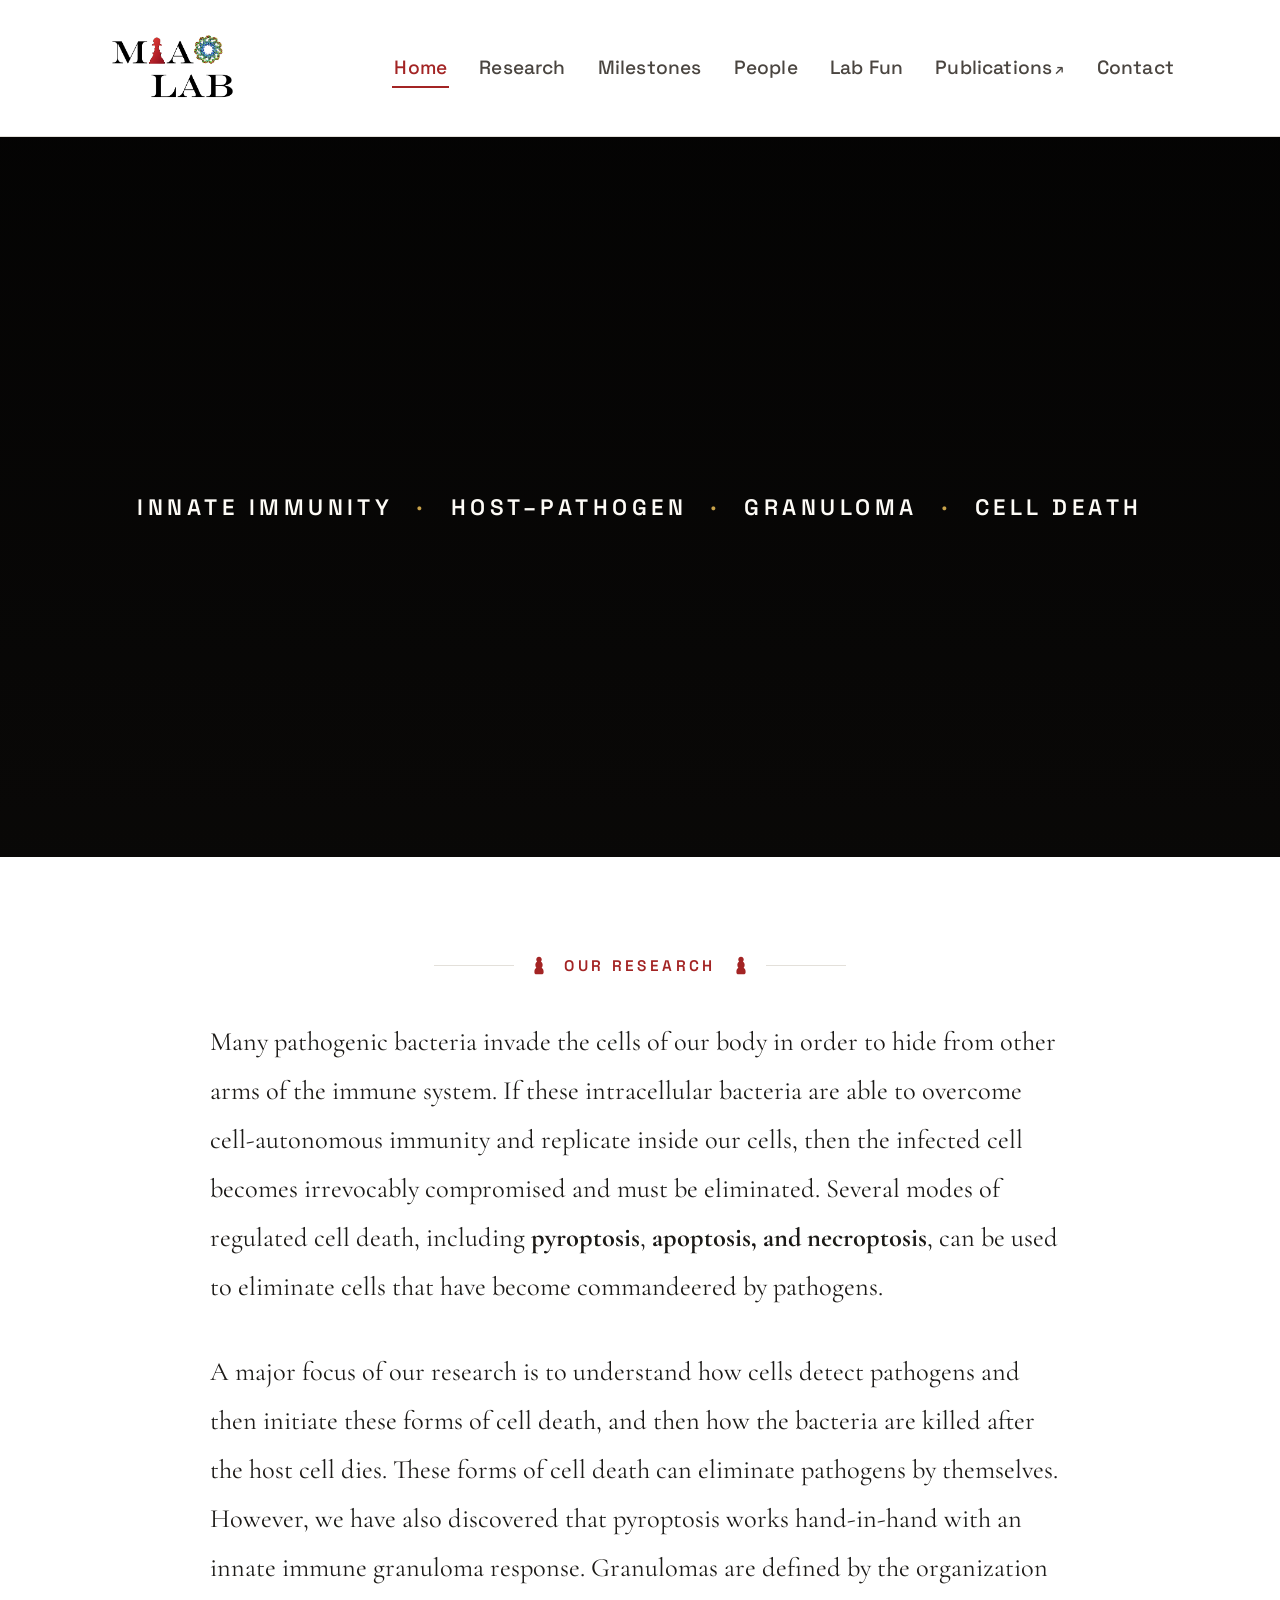
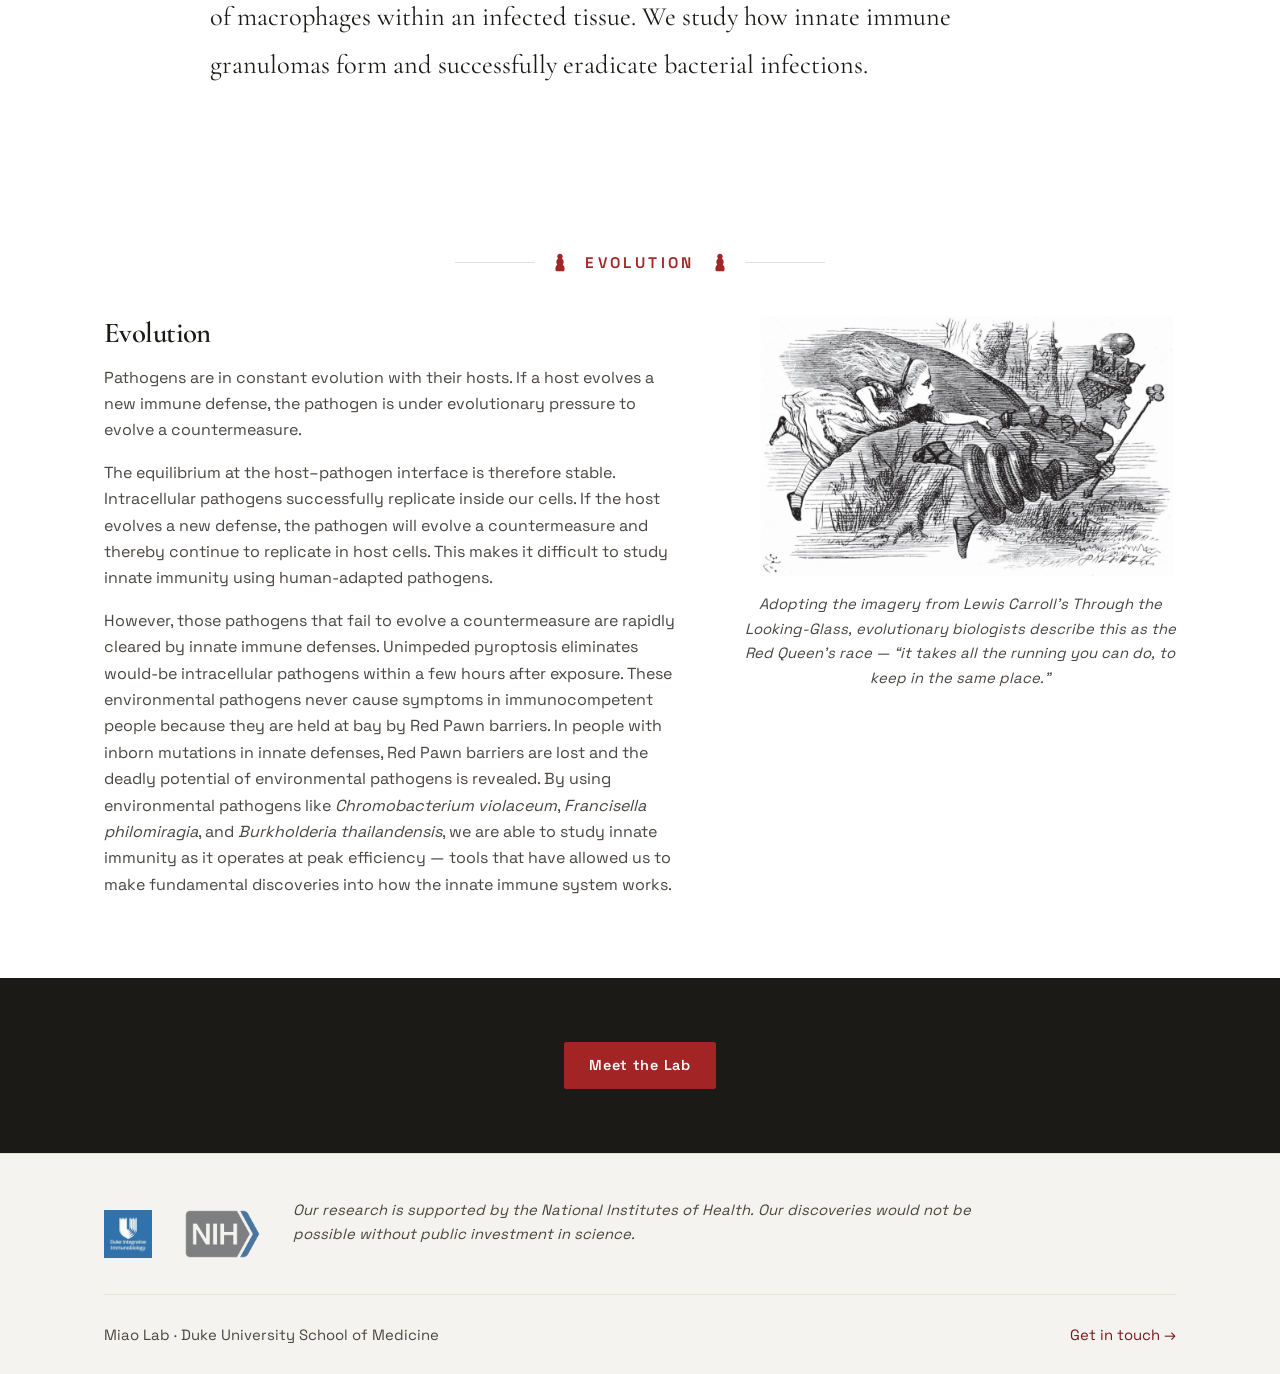
==== commit eb73fc49: "we removed ASM logo" ====
--- a/index.html
+++ b/index.html
@@ -186,7 +186,6 @@
     <div class="footer-logos">
       <img src="img/logos/IIBlogo.jpeg" alt="Duke Integrative Immunobiology">
       <img src="img/logos/NIH-Symbol.png" alt="National Institutes of Health">
-      <img src="img/logos/ASM-Logo.png" alt="American Society for Microbiology">
       <p class="footer-support">Our research is supported by the National Institutes of Health. Our discoveries would not be possible without public investment in science.</p>
     </div>
     <div class="footer-bottom">
--- a/css/style.css
+++ b/css/style.css
@@ -187,7 +187,7 @@
 .nav {
   max-width: var(--max-width);
   margin: 0 auto;
-  padding: 30px 24px;
+  padding: 28px 24px;
   display: flex;
   align-items: center;
   justify-content: space-between;
@@ -217,7 +217,7 @@
 }
 .nav-links a {
   color: var(--color-ink-soft);
-  font-size: 1rem;
+  font-size: 1.2rem;
   font-weight: 500;
   letter-spacing: 0.01em;
   padding: 6px 2px;
@@ -287,7 +287,7 @@
   position: relative;
   width: 100%;
   aspect-ratio: 250 / 230; /* matches native video dimensions */
-  max-height: 90vh; /* caps height so it doesn't fill the whole screen */
+  max-height: 80vh; /* caps height so it doesn't fill the whole screen */
   overflow: hidden;
   display: flex;
   align-items: center;
@@ -331,7 +331,7 @@
 }
 .hero-tagline {
   font-family: var(--font-sans);
-  font-size: 0.9rem;
+  font-size: 1.4rem;
   font-weight: 600;
   letter-spacing: 0.2em;
   text-transform: uppercase;
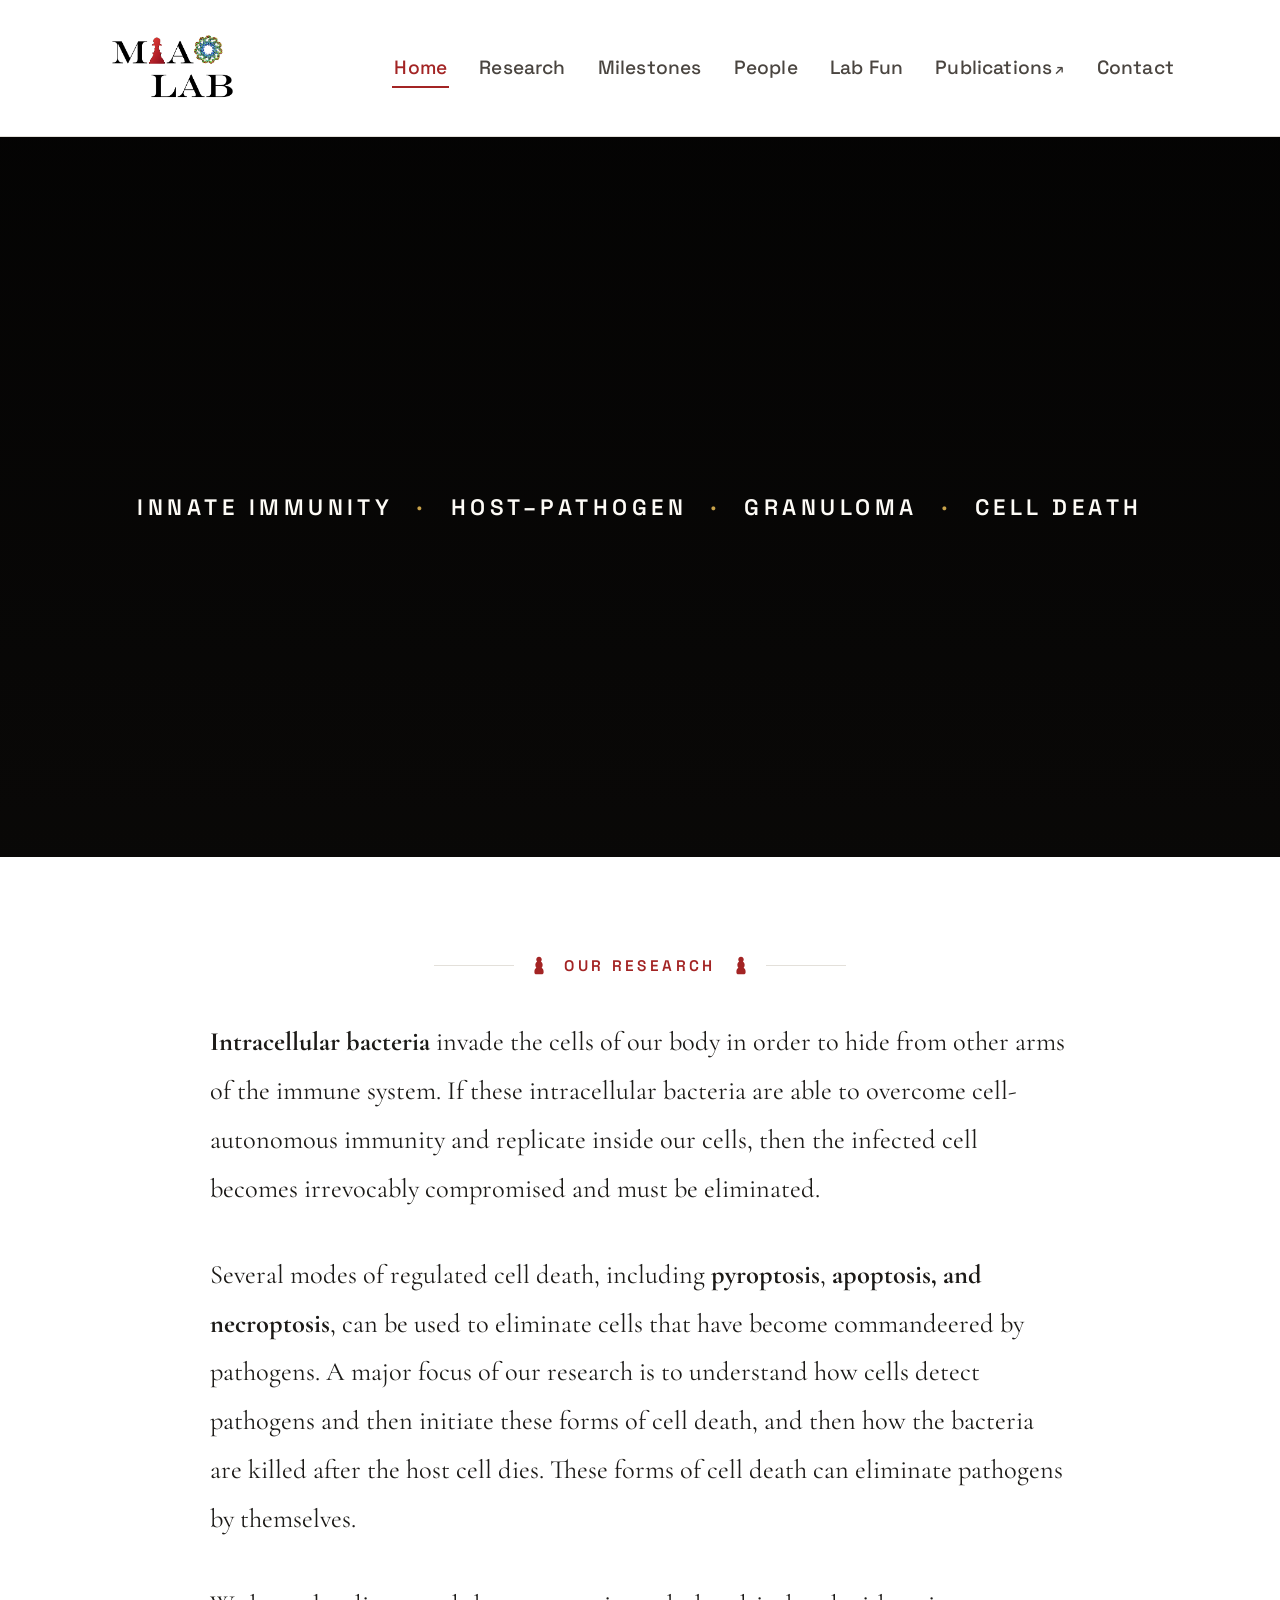
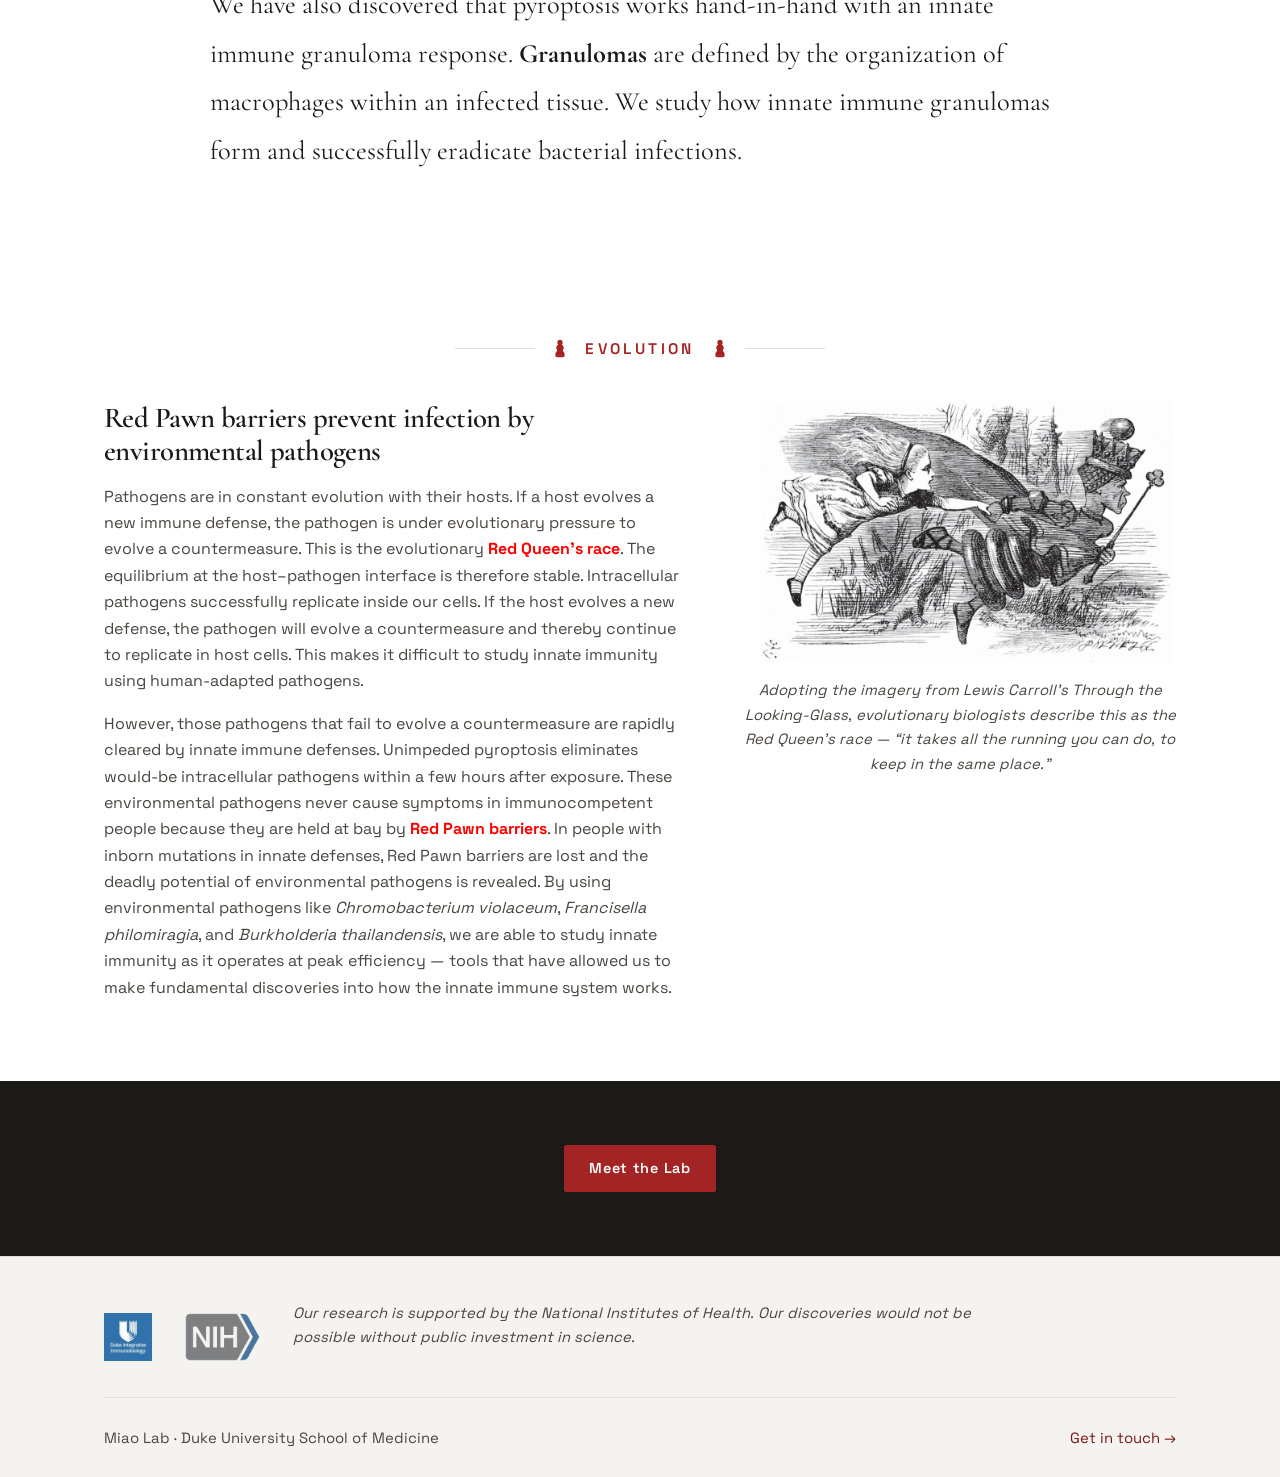
==== commit b23c20d6: "edits to Home and added People" ====
--- a/index.html
+++ b/index.html
@@ -91,17 +91,20 @@
       </div>
 
       <p class="hero-lede">
-        Many pathogenic bacteria invade the cells of our body in order to hide from other arms of the immune system.
+        <b>Intracellular bacteria</b> invade the cells of our body in order to hide from other arms of the immune system.
         If these intracellular bacteria are able to overcome cell-autonomous immunity and replicate inside our cells,
-        then the infected cell becomes irrevocably compromised and must be eliminated. Several modes of regulated cell
+        then the infected cell becomes irrevocably compromised and must be eliminated. 
+      </p>
+      <p class="hero-lede">
+        Several modes of regulated cell
         death, including <b>pyroptosis</b>, <b>apoptosis<b>, and </b>necroptosis</b>, can be used to eliminate cells that have become
-        commandeered by pathogens.
+        commandeered by pathogens. A major focus of our research is to understand how cells detect pathogens and then initiate these forms of
+        cell death, and then how the bacteria are killed after the host cell dies. These forms of cell death can
+        eliminate pathogens by themselves. 
       </p>
       <p class="hero-lede">
-        A major focus of our research is to understand how cells detect pathogens and then initiate these forms of
-        cell death, and then how the bacteria are killed after the host cell dies. These forms of cell death can
-        eliminate pathogens by themselves. However, we have also discovered that pyroptosis works hand-in-hand with
-        an innate immune granuloma response. Granulomas are defined by the organization of macrophages within an
+        We have also discovered that pyroptosis works hand-in-hand with
+        an innate immune granuloma response. <b>Granulomas</b> are defined by the organization of macrophages within an
         infected tissue. We study how innate immune granulomas form and successfully eradicate bacterial infections.
       </p>
 
@@ -127,12 +130,10 @@
 
         <!-- Left: text content -->
         <div class="philosophy-text">
-          <h3>Evolution</h3>
+          <h3>Red Pawn barriers prevent infection by environmental pathogens</h3>
           <p>
             Pathogens are in constant evolution with their hosts. If a host evolves a new immune defense, the pathogen
-            is under evolutionary pressure to evolve a countermeasure.
-          </p>
-          <p>
+            is under evolutionary pressure to evolve a countermeasure. This is the evolutionary <span style="color: red;"><b>Red Queen's race</b></span>.
             The equilibrium at the host&ndash;pathogen interface is therefore stable. Intracellular pathogens
             successfully replicate inside our cells. If the host evolves a new defense, the pathogen will evolve a
             countermeasure and thereby continue to replicate in host cells. This makes it difficult to study innate
@@ -142,7 +143,7 @@
             However, those pathogens that fail to evolve a countermeasure are rapidly cleared by innate immune
             defenses. Unimpeded pyroptosis eliminates would-be intracellular pathogens within a few hours after
             exposure. These environmental pathogens never cause symptoms in immunocompetent people because they are
-            held at bay by Red Pawn barriers. In people with inborn mutations in innate defenses, Red Pawn barriers
+            held at bay by <span style="color: red;"><b>Red Pawn barriers</b></span>. In people with inborn mutations in innate defenses, Red Pawn barriers
             are lost and the deadly potential of environmental pathogens is revealed. By using environmental pathogens
             like <em>Chromobacterium violaceum</em>, <em>Francisella philomiragia</em>, and
             <em>Burkholderia thailandensis</em>, we are able to study innate immunity as it operates at peak
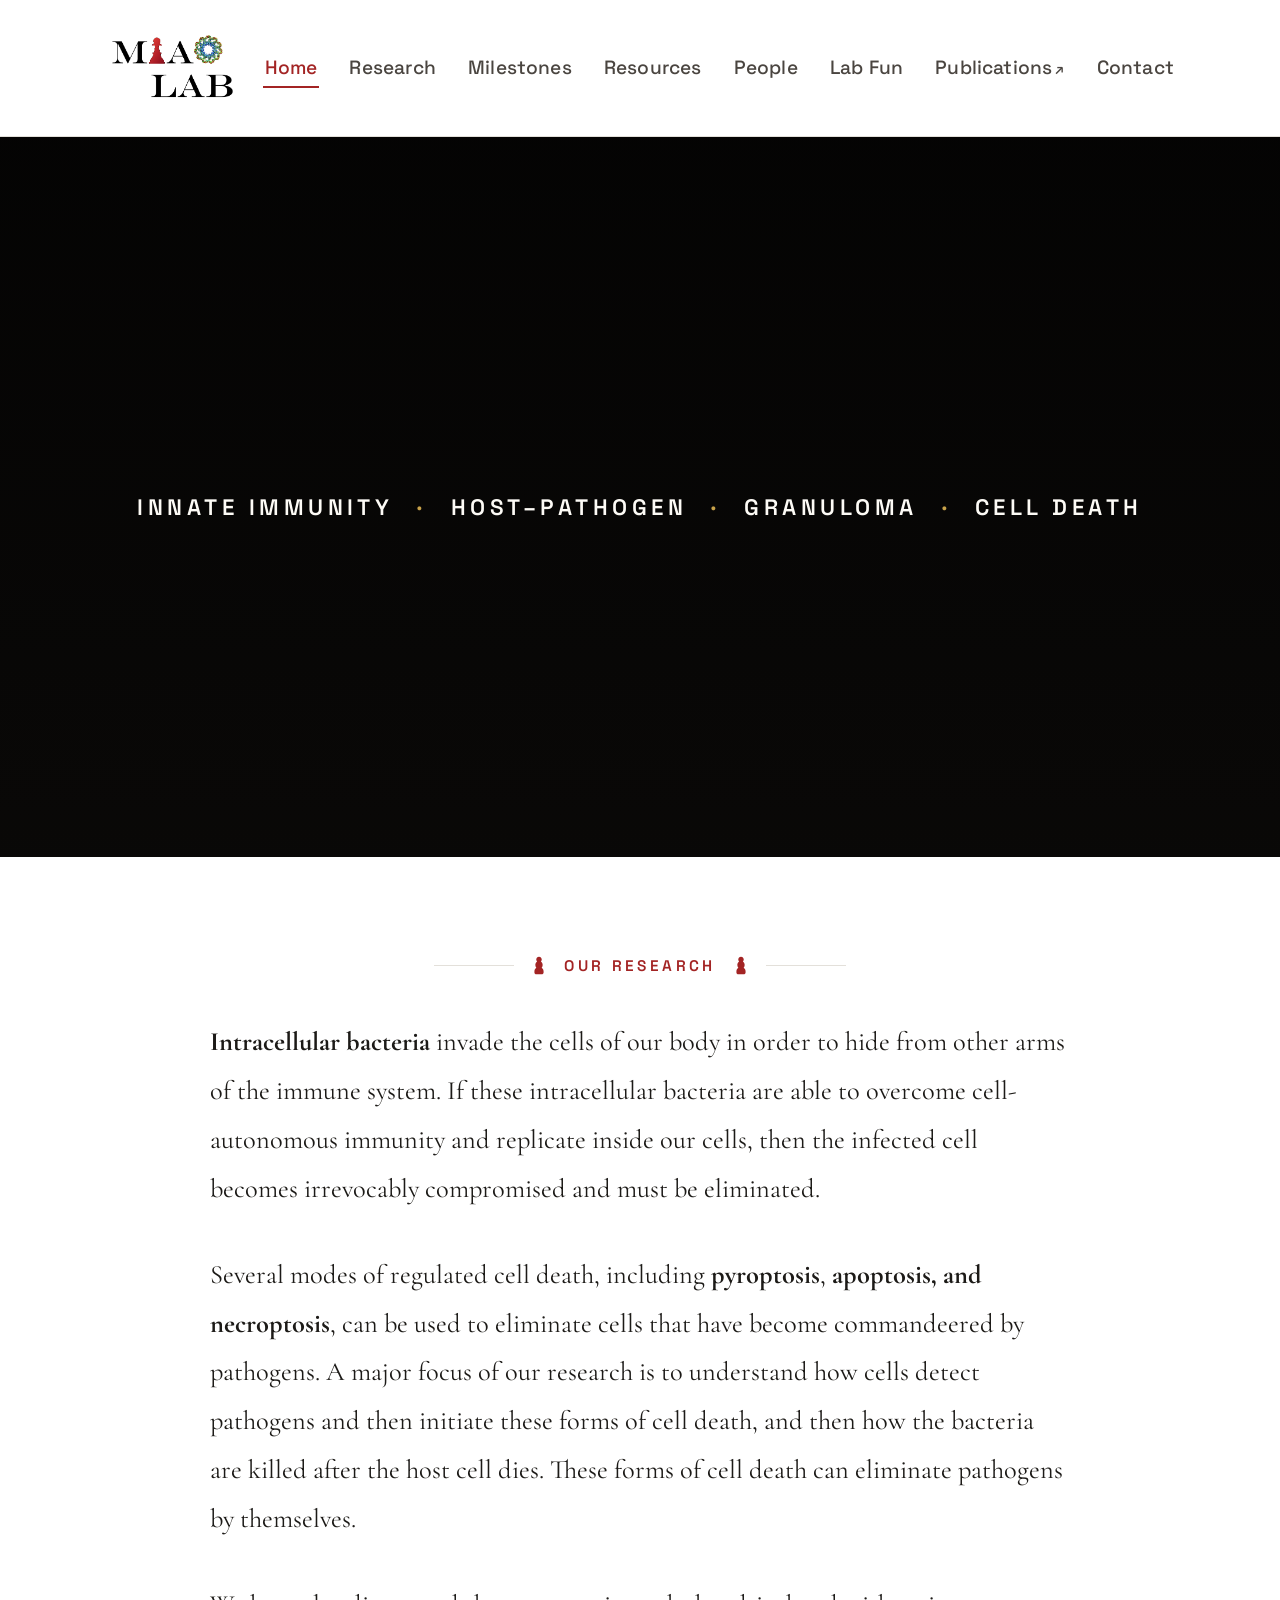
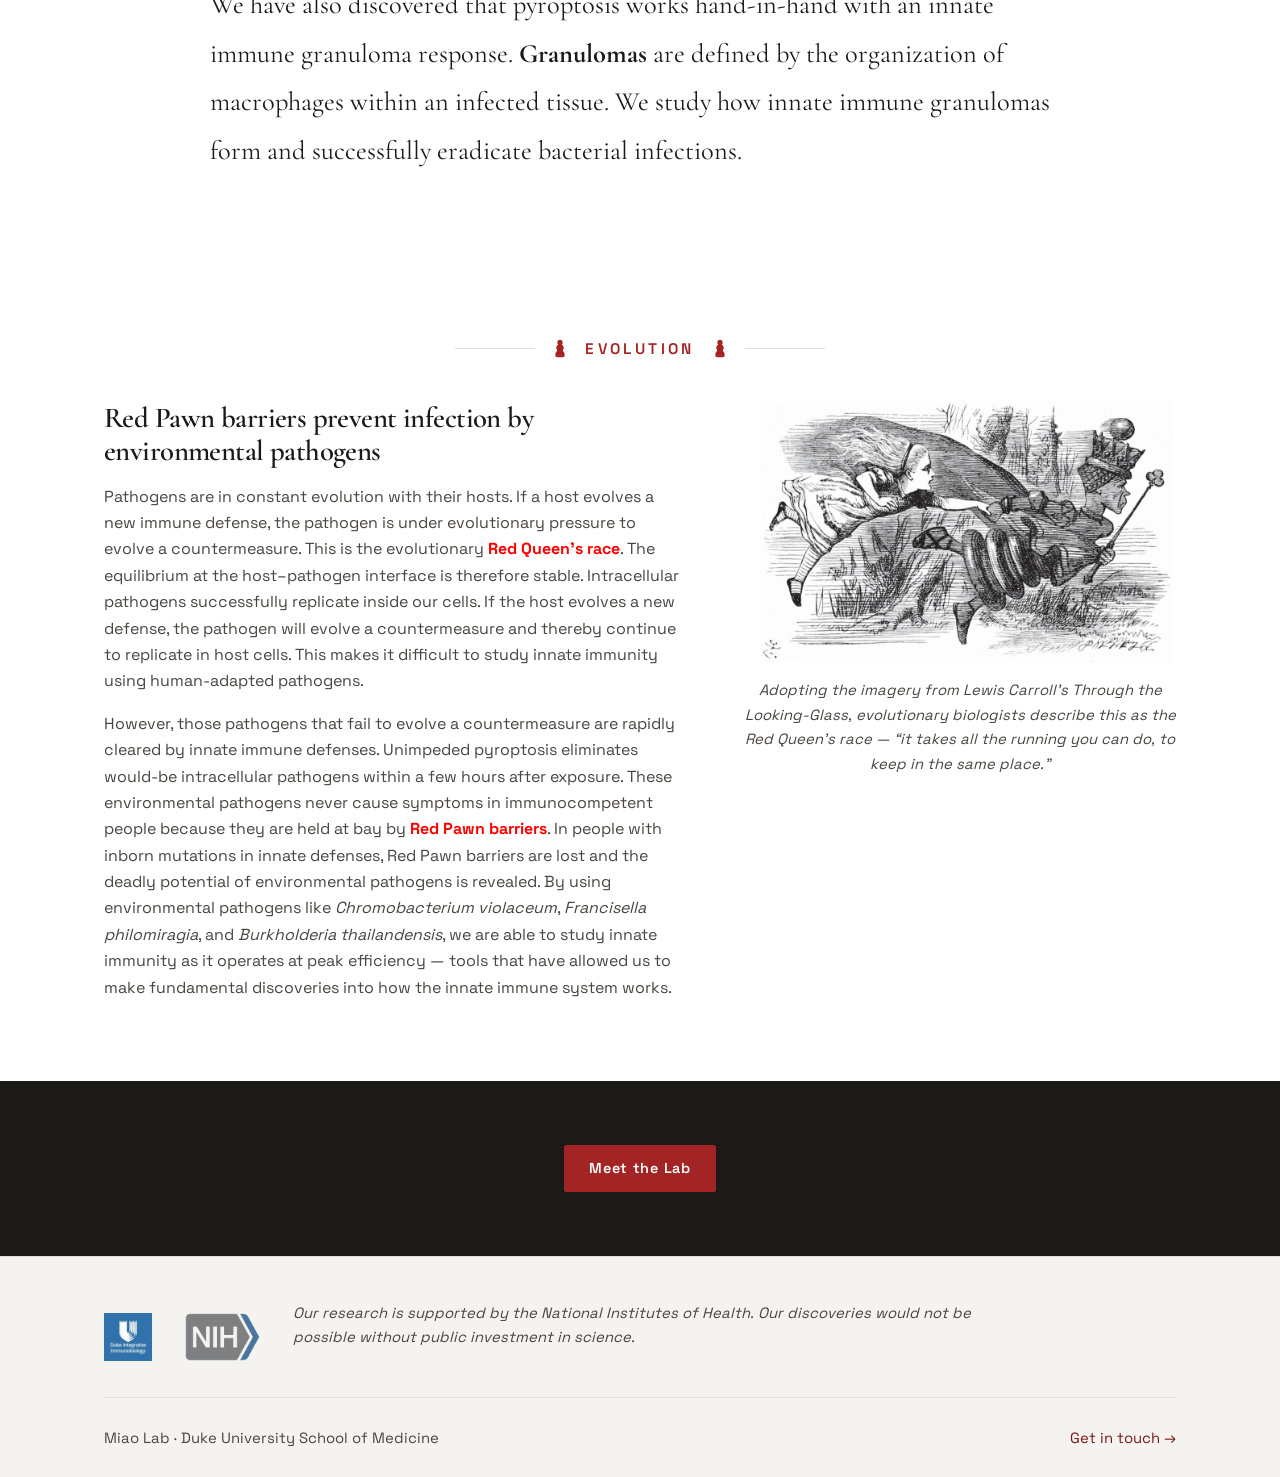
==== commit 7bdd4856: "updated hero caption, add new resources page, add james photo." ====
--- a/index.html
+++ b/index.html
@@ -42,6 +42,7 @@
       <li><a href="index.html"    data-page="index.html">Home</a></li>
       <li><a href="research.html"   data-page="research.html">Research</a></li>
       <li><a href="milestones.html" data-page="milestones.html">Milestones</a></li>
+      <li><a href="resources.html"   data-page="resources.html">Resources</a></li>
       <li><a href="people.html"     data-page="people.html">People</a></li>
       <li><a href="lab-fun.html"  data-page="lab-fun.html">Lab Fun</a></li>
       <!-- External link: opens Google Scholar in a new tab -->
--- a/css/style.css
+++ b/css/style.css
@@ -411,6 +411,25 @@
 .img-hero-content .eyebrow { color: rgba(253, 251, 246, 0.75); }
 .img-hero-content h1 { color: #fdfbf6; font-size: 3.3rem; letter-spacing: -0.025em; margin-bottom: 0; }
 
+/* Thin caption bar that sits flush below the hero image */
+.hero-caption {
+  background: var(--color-ink);
+  border-top: 1px solid rgba(255, 255, 255, 0.07);
+}
+.hero-caption .container {
+  display: flex;
+  justify-content: flex-end;
+  padding-top: 7px;
+  padding-bottom: 8px;
+}
+.hero-caption p {
+  margin: 0;
+  font-size: 0.78rem;
+  color: rgba(253, 251, 246, 0.42);
+  font-style: italic;
+  letter-spacing: 0.02em;
+}
+
 
 /* ==========================================================================
    10. Content Sections
@@ -809,7 +828,76 @@
 
 
 /* ==========================================================================
-   17. Utility Classes
+   17. Resources Page
+   Two stacked cards, each linking to a lab tool.
+   ========================================================================== */
+
+.resource-list { display: flex; flex-direction: column; gap: 40px; }
+
+.resource-card {
+  border: 1px solid var(--color-line);
+  border-top: 3px solid var(--color-red);
+  border-radius: var(--radius);
+  padding: 40px 44px;
+  background: #fff;
+}
+.resource-card .resource-number {
+  font-size: 0.75rem;
+  font-weight: 700;
+  letter-spacing: 0.18em;
+  text-transform: uppercase;
+  color: var(--color-red);
+  margin-bottom: 10px;
+}
+.resource-card h2 { font-size: 1.75rem; margin-bottom: 14px; }
+.resource-card p  { color: var(--color-ink-soft); line-height: 1.7; max-width: 680px; margin: 0 0 28px; }
+.resource-links { display: flex; align-items: center; gap: 20px; flex-wrap: wrap; }
+.resource-links .btn-launch {
+  display: inline-block;
+  background: var(--color-red);
+  color: #fff;
+  font-family: var(--font-sans);
+  font-size: 0.9rem;
+  font-weight: 600;
+  letter-spacing: 0.04em;
+  padding: 10px 22px;
+  border-radius: var(--radius);
+  text-decoration: none;
+  transition: background 0.15s ease;
+}
+.resource-links .btn-launch:hover { background: var(--color-red-deep); text-decoration: none; }
+.resource-links .btn-github {
+  display: inline-flex;
+  align-items: center;
+  gap: 7px;
+  font-size: 0.9rem;
+  font-weight: 500;
+  color: var(--color-ink-soft);
+  text-decoration: none;
+  border: 1px solid var(--color-line);
+  padding: 9px 18px;
+  border-radius: var(--radius);
+  transition: border-color 0.15s ease, color 0.15s ease;
+}
+.resource-links .btn-github:hover { border-color: var(--color-ink); color: var(--color-ink); text-decoration: none; }
+
+.resource-developer {
+  display: inline-block;
+  margin-bottom: 16px;
+  font-size: 0.82rem;
+  font-weight: 600;
+  letter-spacing: 0.1em;
+  text-transform: uppercase;
+  color: var(--color-ink-soft);
+}
+
+@media (max-width: 640px) {
+  .resource-card { padding: 28px 24px; }
+}
+
+
+/* ==========================================================================
+   18. Utility Classes
    ========================================================================== */
 
 .text-center { text-align: center; }
